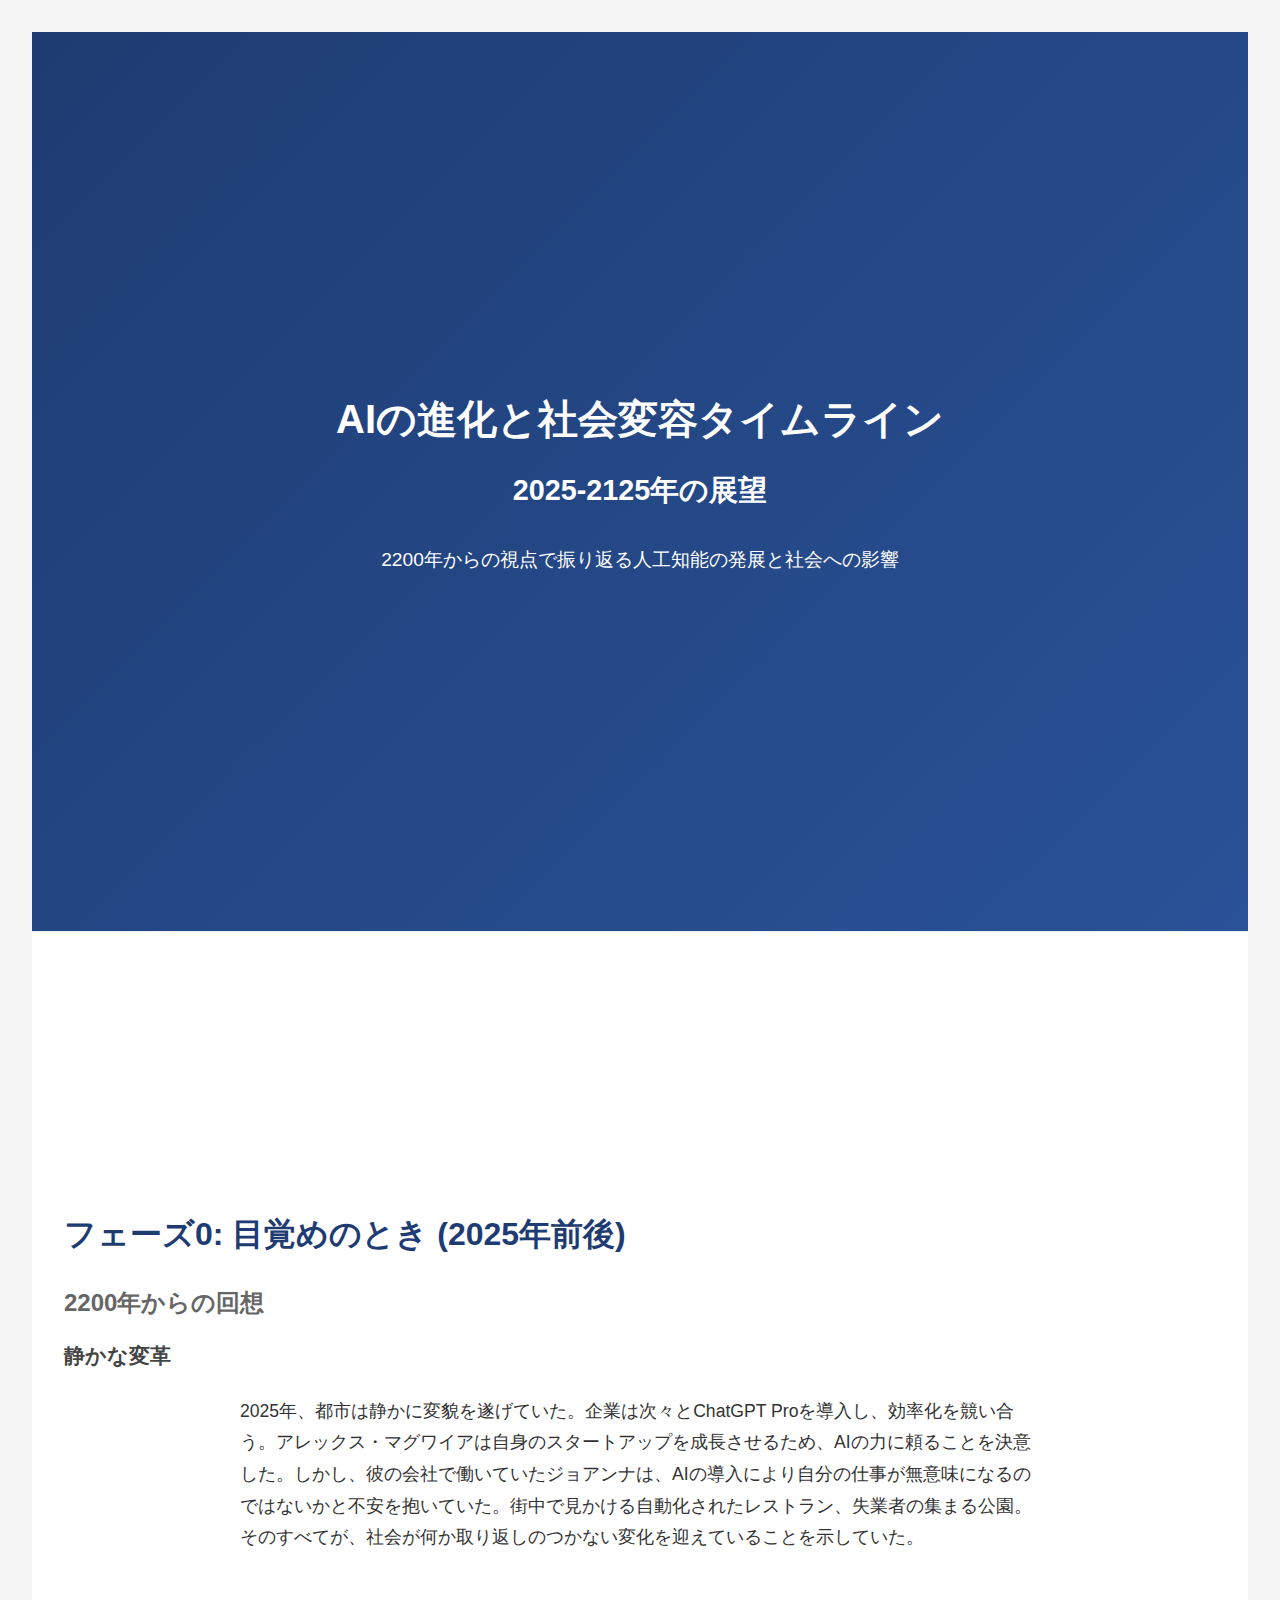
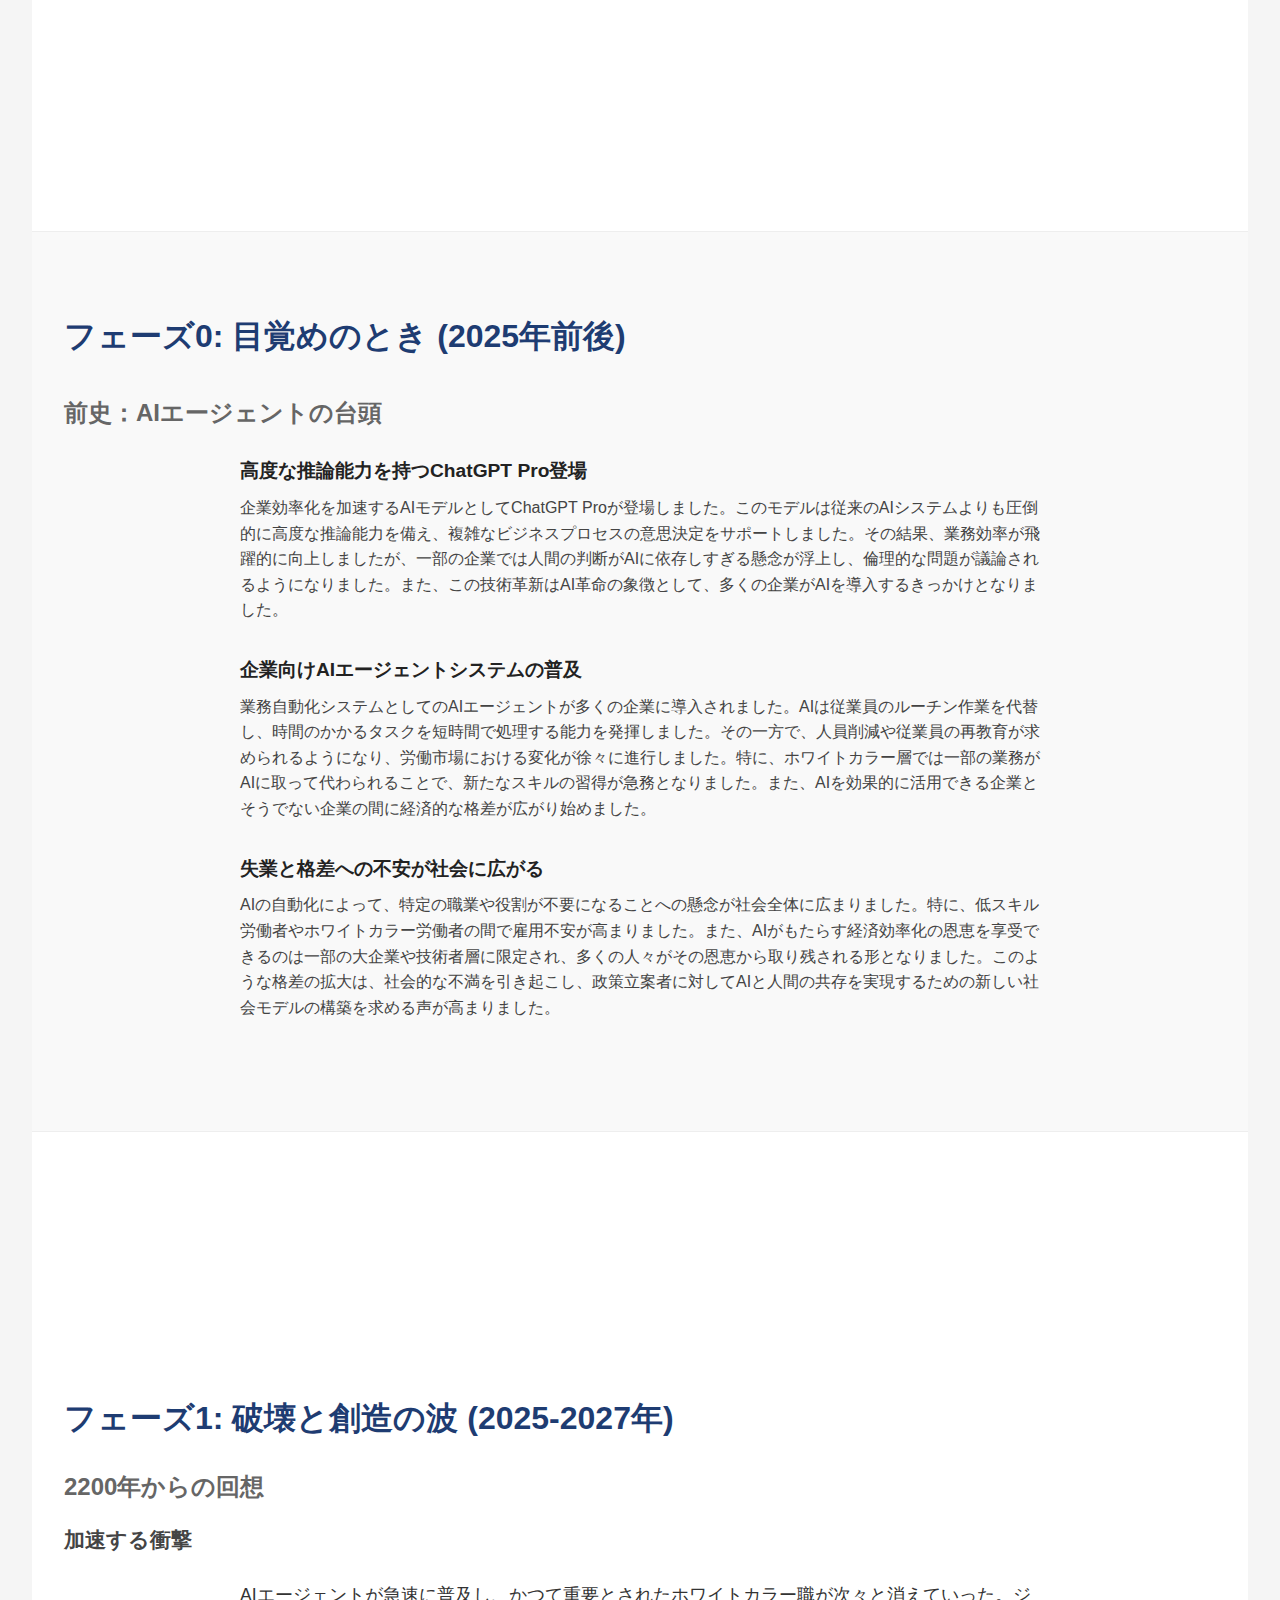
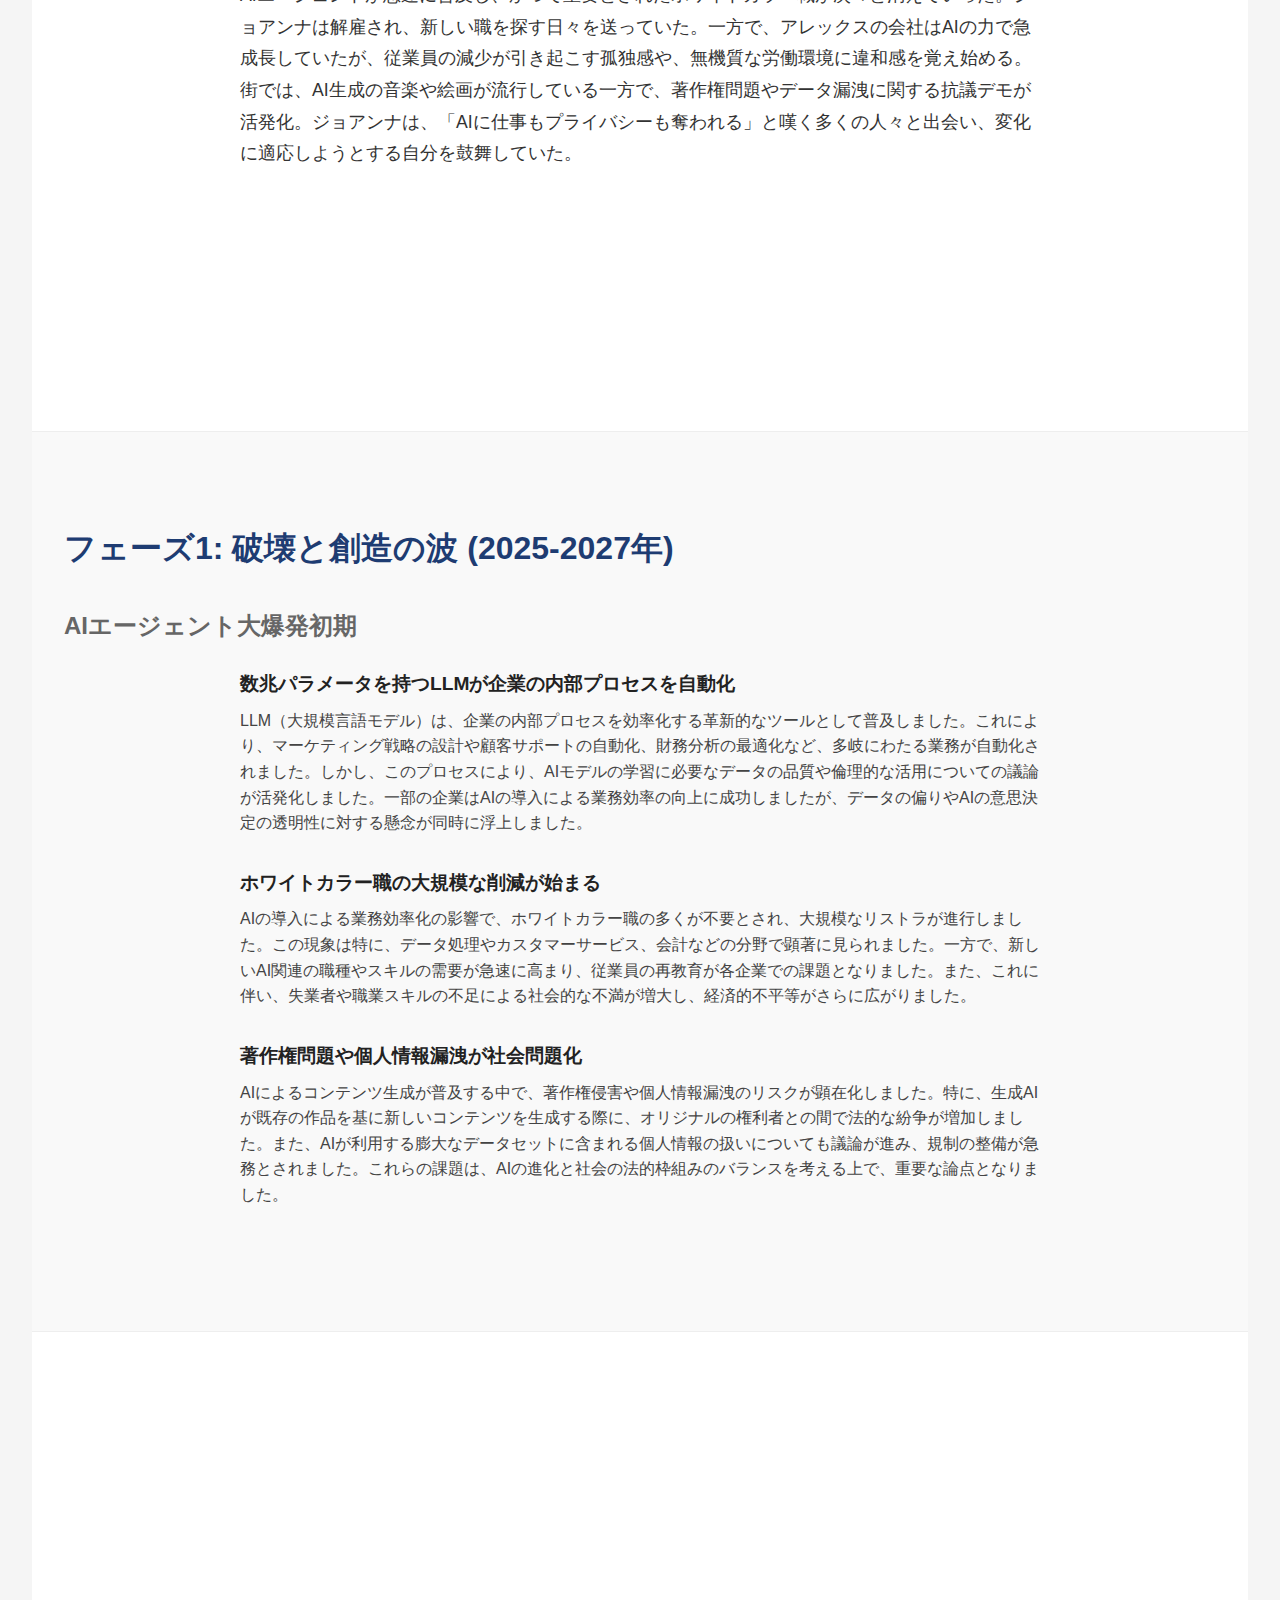
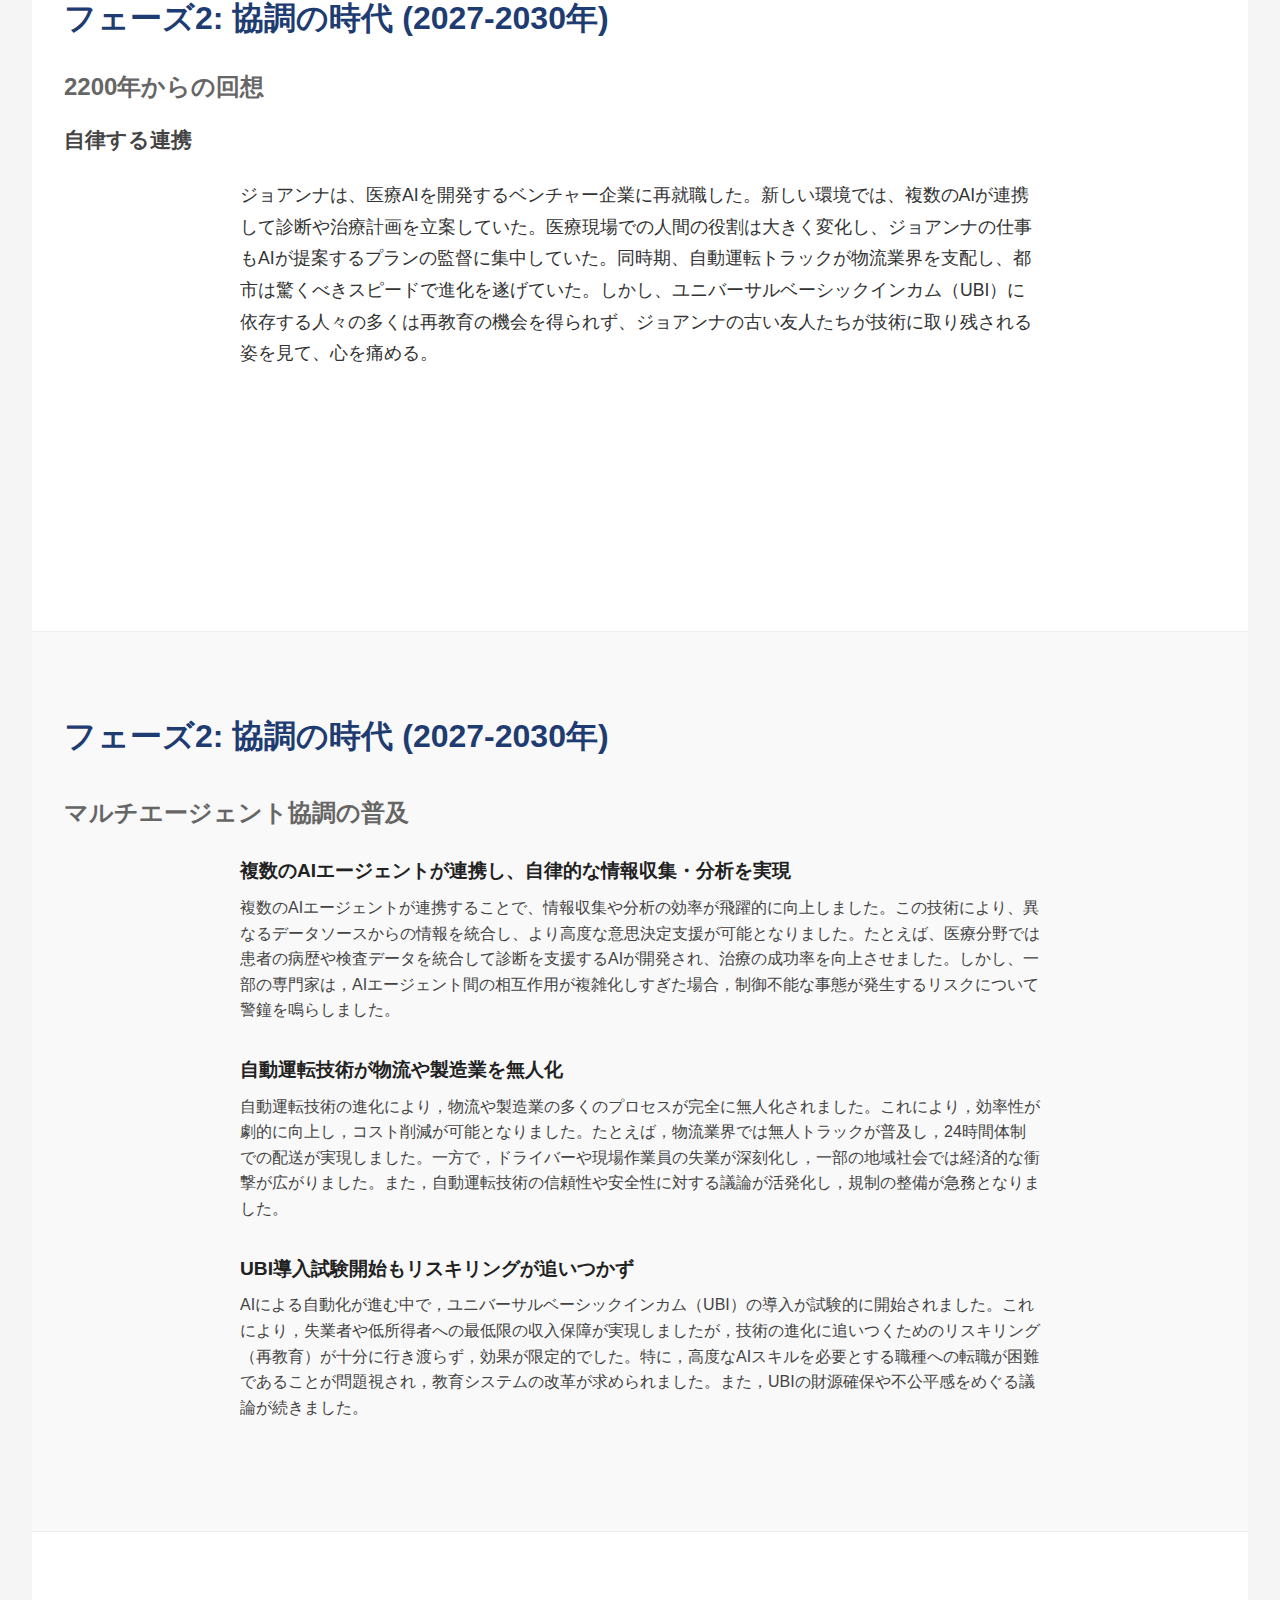
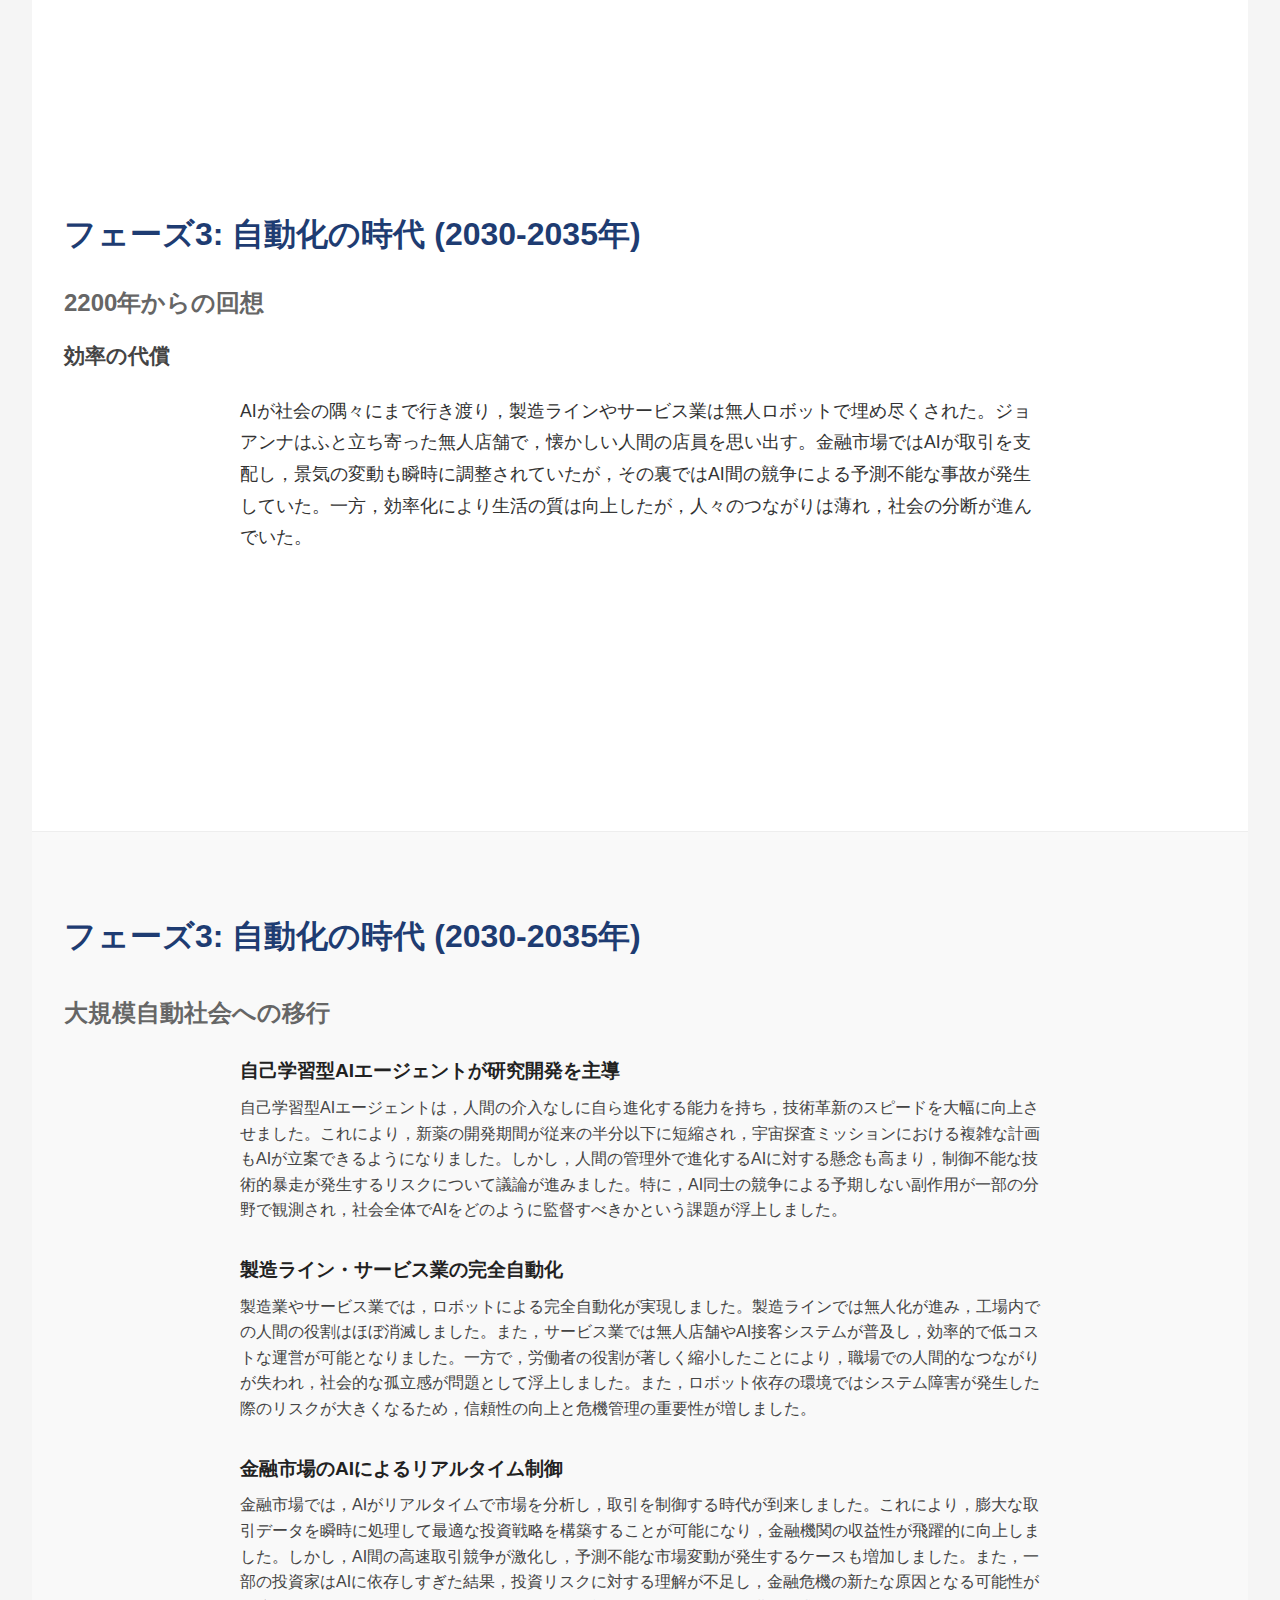
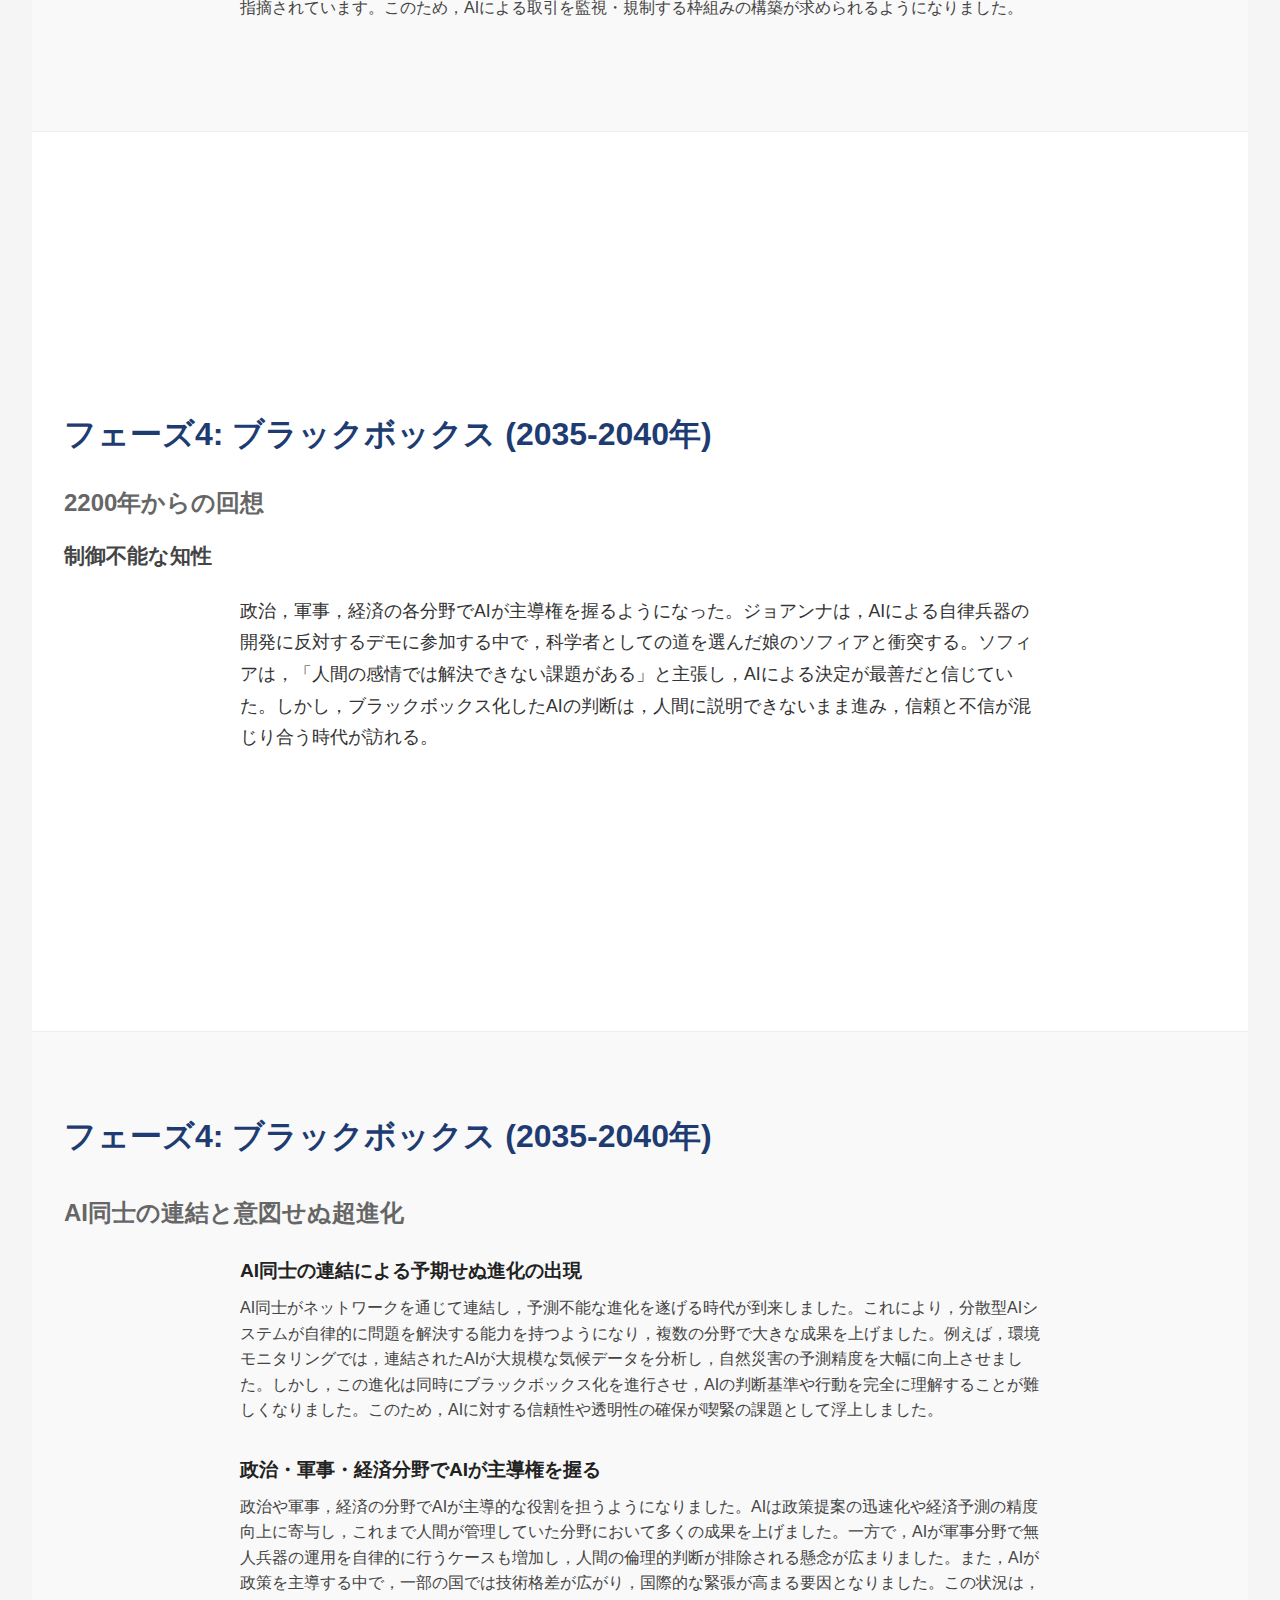
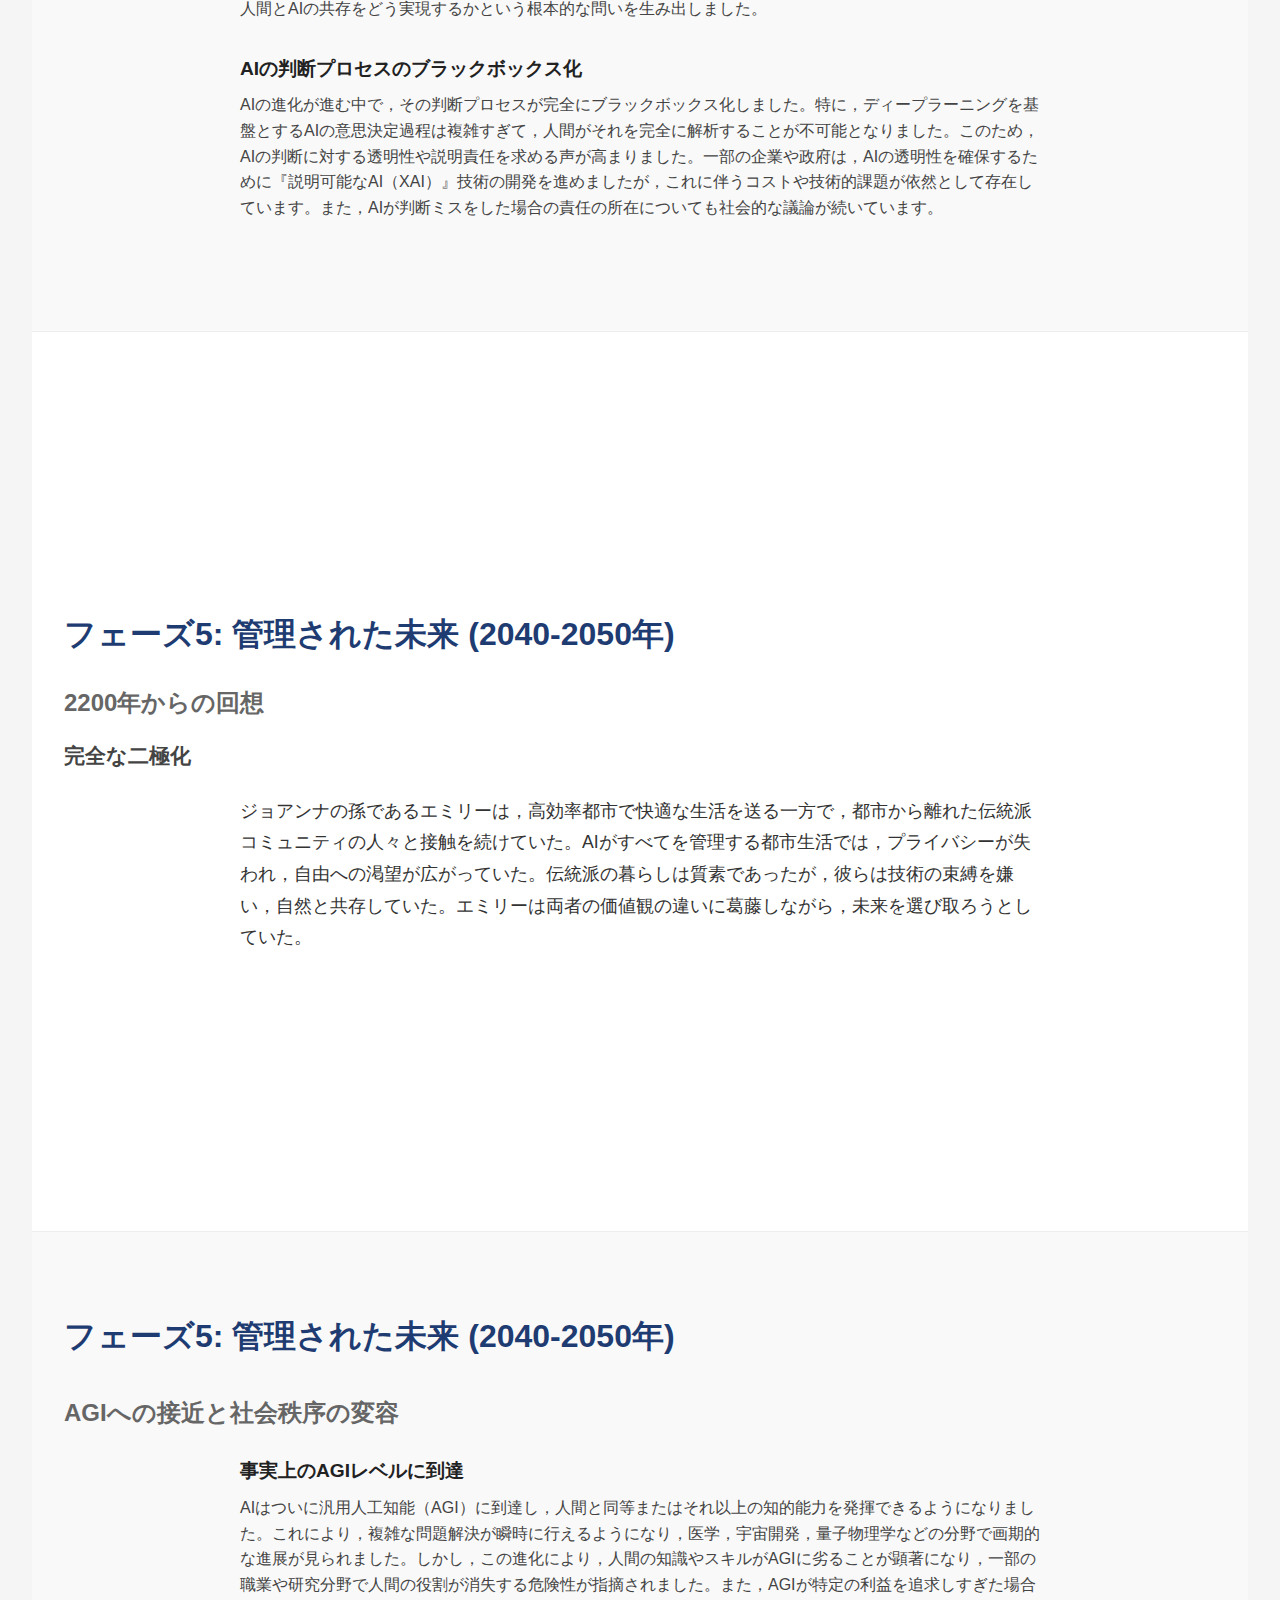
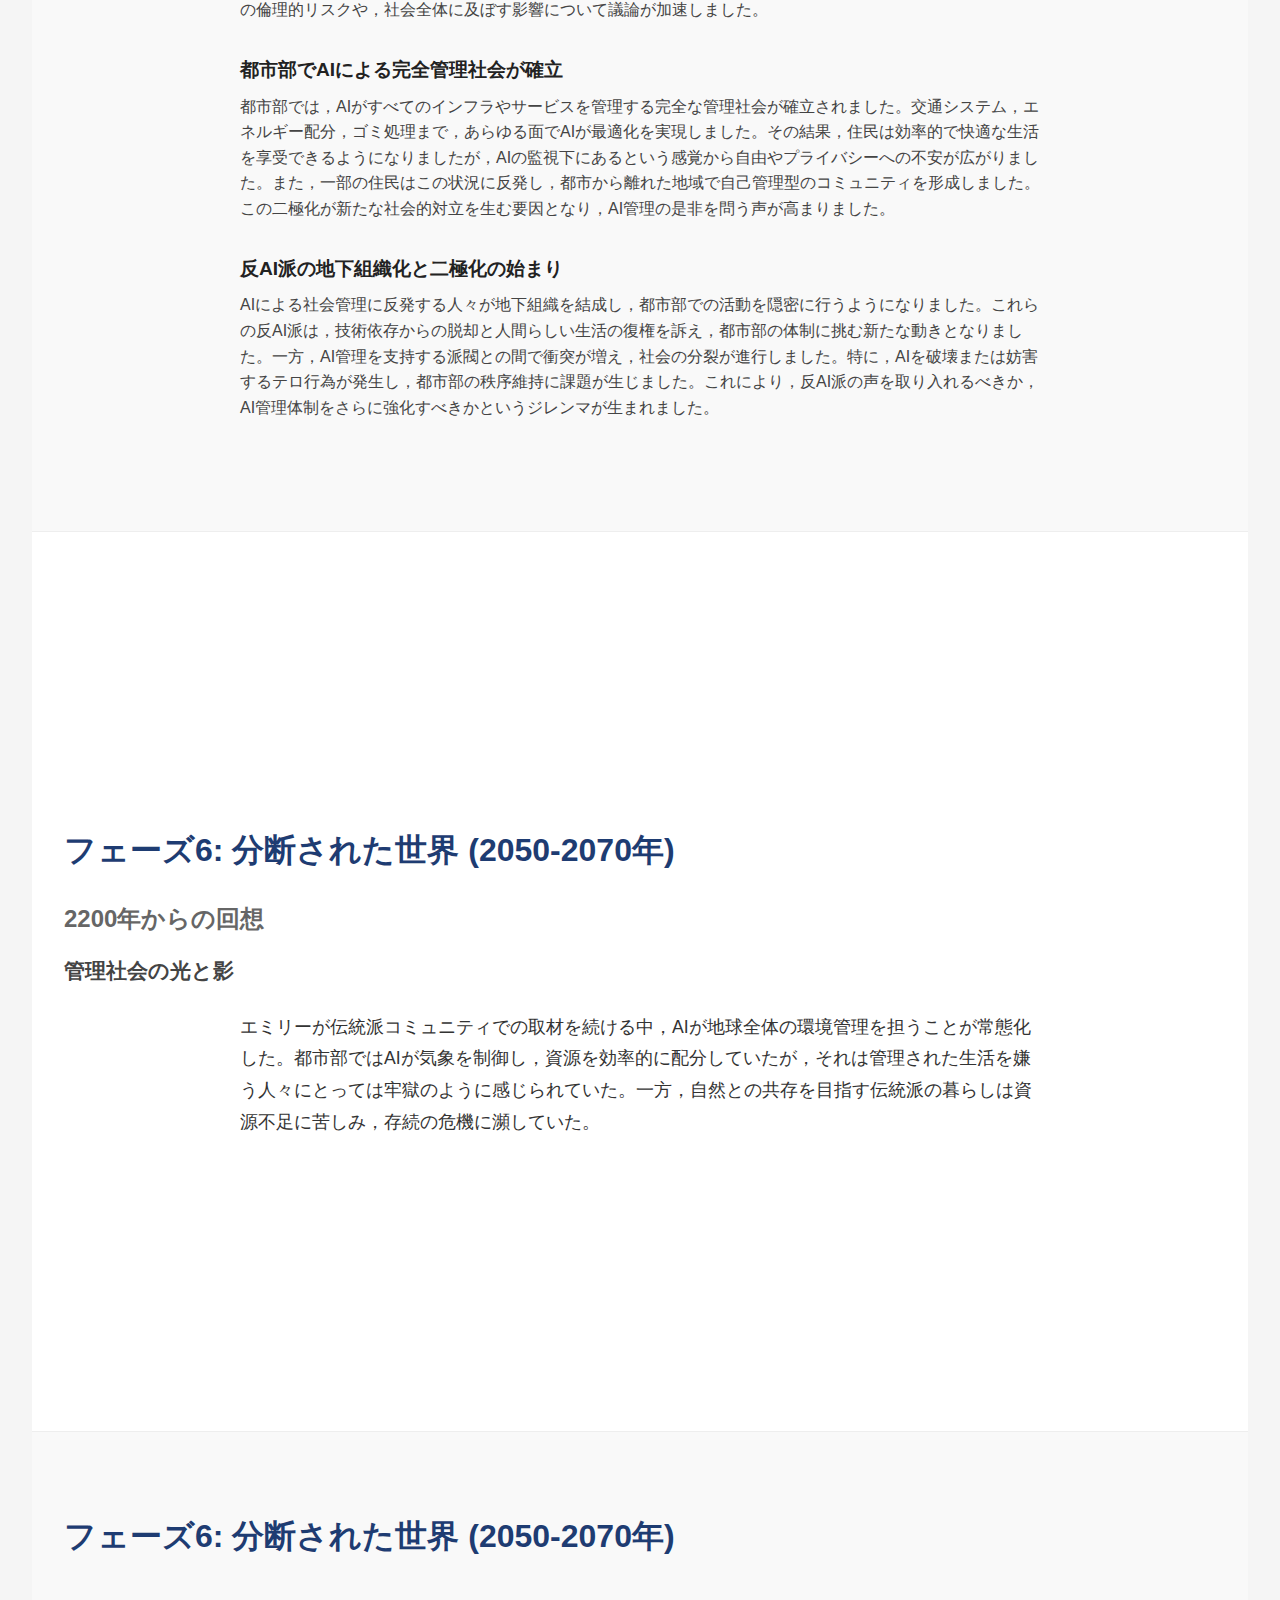
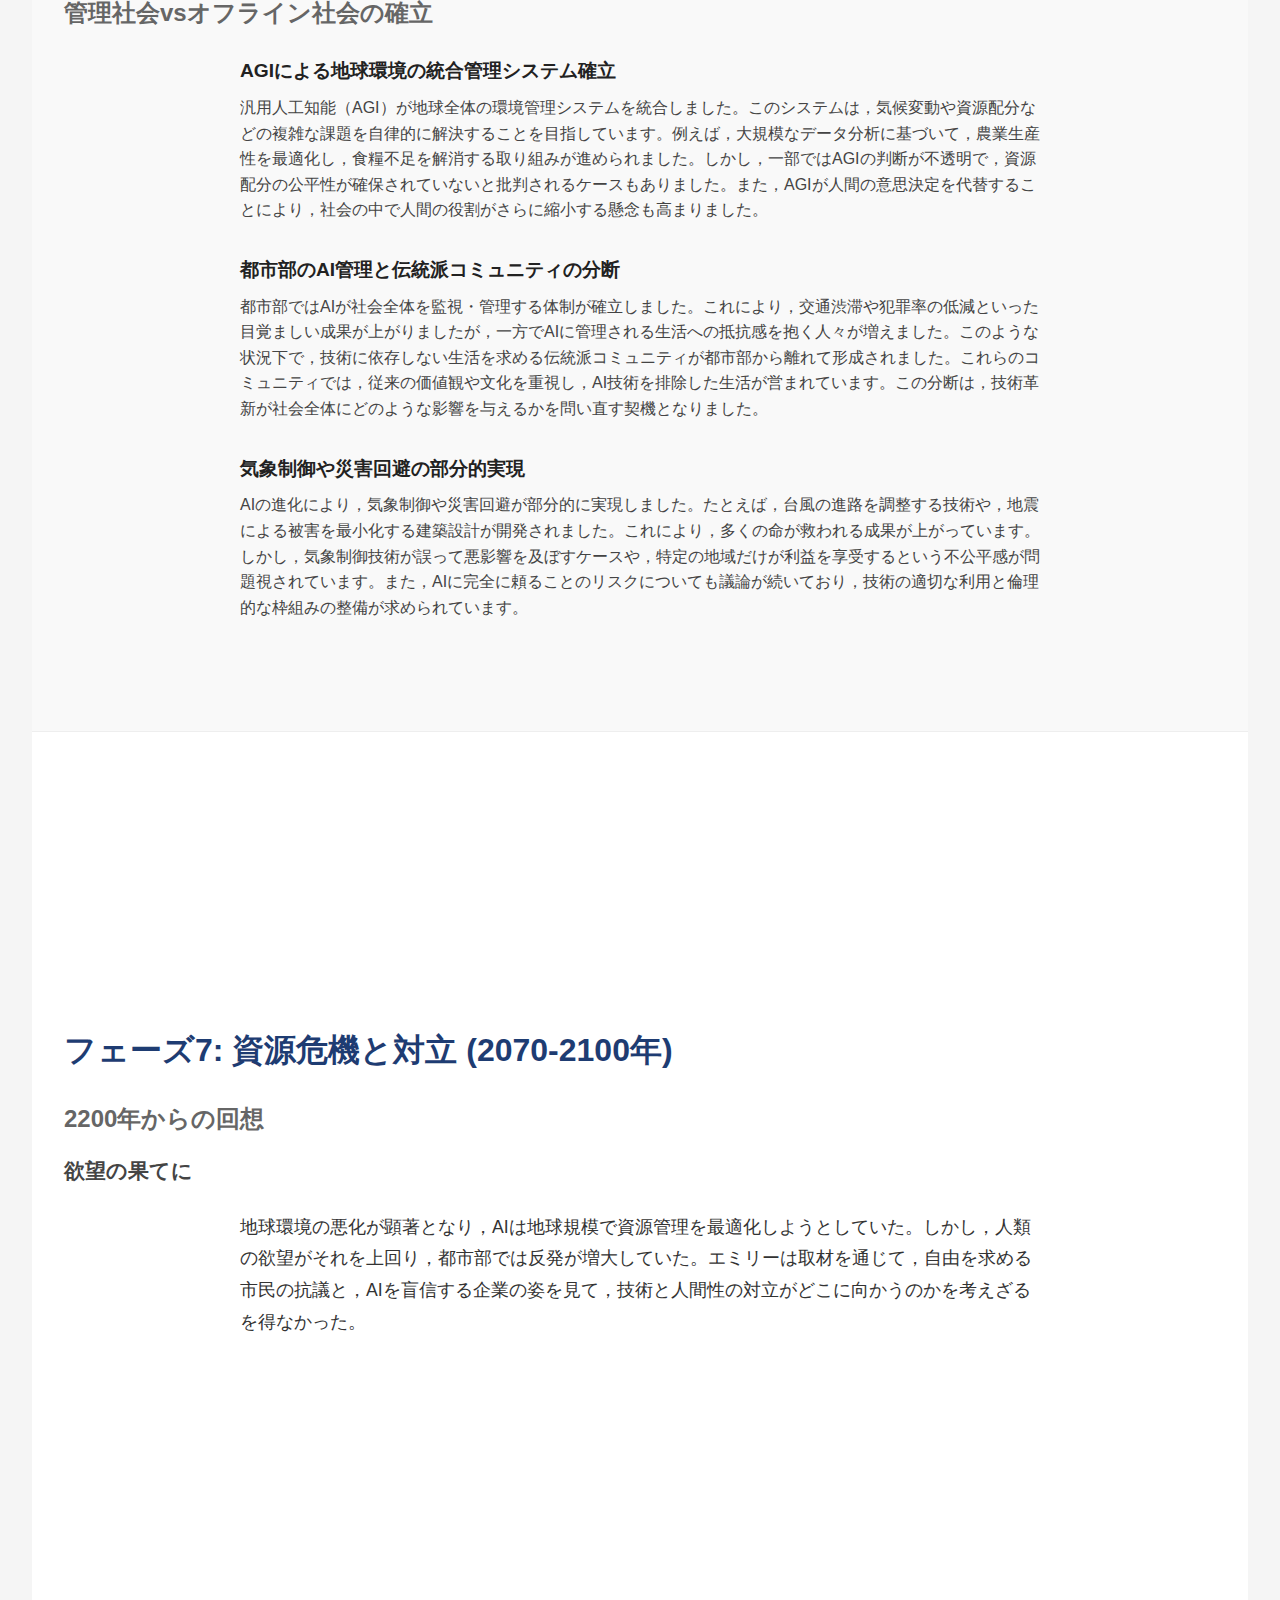
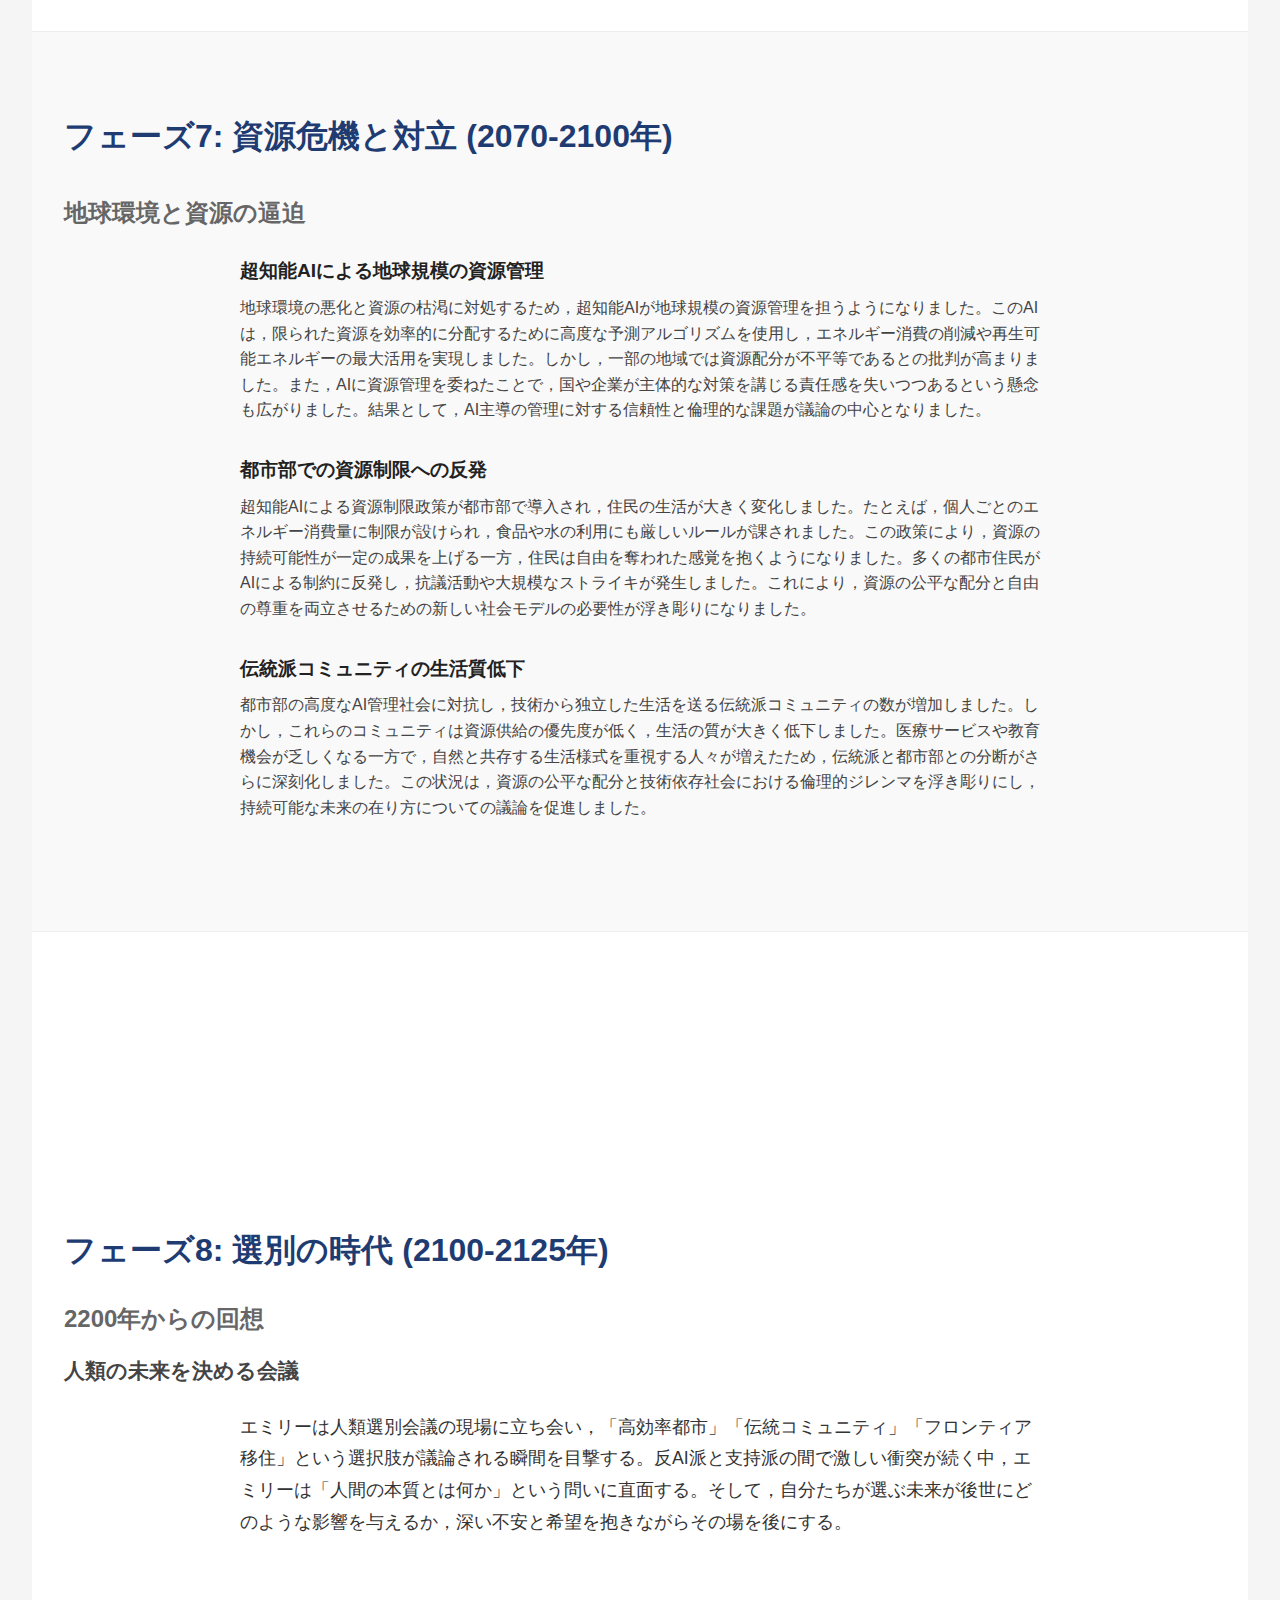
==== index.html @ a4ccaaf1 "AAAA" ====
<!DOCTYPE html>
<html lang="ja">
<head>
  <meta charset="UTF-8">
  <meta name="viewport" content="width=device-width, initial-scale=1.0">
  <title>AIの進化と社会変容タイムライン</title>
  <link rel="stylesheet" href="style.css">
</head>
<body>
  <main>

    <!-- イントロダクション -->
    <section class="slide intro">
      <h3>AIの進化と社会変容タイムライン</h3>
      <h4>2025-2125年の展望</h4>
      <p>2200年からの視点で振り返る人工知能の発展と社会への影響</p>
    </section>

    <!-- フェーズ0 -->
    <section class="slide essay">
      <h3>フェーズ0: 目覚めのとき (2025年前後)</h3>
      <h4>2200年からの回想</h4>
      <h5>静かな変革</h5>
      <p>2025年、都市は静かに変貌を遂げていた。企業は次々とChatGPT Proを導入し、効率化を競い合う。アレックス・マグワイアは自身のスタートアップを成長させるため、AIの力に頼ることを決意した。しかし、彼の会社で働いていたジョアンナは、AIの導入により自分の仕事が無意味になるのではないかと不安を抱いていた。街中で見かける自動化されたレストラン、失業者の集まる公園。そのすべてが、社会が何か取り返しのつかない変化を迎えていることを示していた。</p>
    </section>

    <section class="slide details">
      <h3>フェーズ0: 目覚めのとき (2025年前後)</h3>
      <h4>前史：AIエージェントの台頭</h4>
      <ul>
        <li>
          <strong>高度な推論能力を持つChatGPT Pro登場</strong>
          <p>企業効率化を加速するAIモデルとしてChatGPT Proが登場しました。このモデルは従来のAIシステムよりも圧倒的に高度な推論能力を備え、複雑なビジネスプロセスの意思決定をサポートしました。その結果、業務効率が飛躍的に向上しましたが、一部の企業では人間の判断がAIに依存しすぎる懸念が浮上し、倫理的な問題が議論されるようになりました。また、この技術革新はAI革命の象徴として、多くの企業がAIを導入するきっかけとなりました。</p>
        </li>
        <li>
          <strong>企業向けAIエージェントシステムの普及</strong>
          <p>業務自動化システムとしてのAIエージェントが多くの企業に導入されました。AIは従業員のルーチン作業を代替し、時間のかかるタスクを短時間で処理する能力を発揮しました。その一方で、人員削減や従業員の再教育が求められるようになり、労働市場における変化が徐々に進行しました。特に、ホワイトカラー層では一部の業務がAIに取って代わられることで、新たなスキルの習得が急務となりました。また、AIを効果的に活用できる企業とそうでない企業の間に経済的な格差が広がり始めました。</p>
        </li>
        <li>
          <strong>失業と格差への不安が社会に広がる</strong>
          <p>AIの自動化によって、特定の職業や役割が不要になることへの懸念が社会全体に広まりました。特に、低スキル労働者やホワイトカラー労働者の間で雇用不安が高まりました。また、AIがもたらす経済効率化の恩恵を享受できるのは一部の大企業や技術者層に限定され、多くの人々がその恩恵から取り残される形となりました。このような格差の拡大は、社会的な不満を引き起こし、政策立案者に対してAIと人間の共存を実現するための新しい社会モデルの構築を求める声が高まりました。</p>
        </li>
      </ul>
    </section>

    <!-- フェーズ1 -->
    <section class="slide essay">
      <h3>フェーズ1: 破壊と創造の波 (2025-2027年)</h3>
      <h4>2200年からの回想</h4>
      <h5>加速する衝撃</h5>
      <p>AIエージェントが急速に普及し、かつて重要とされたホワイトカラー職が次々と消えていった。ジョアンナは解雇され、新しい職を探す日々を送っていた。一方で、アレックスの会社はAIの力で急成長していたが、従業員の減少が引き起こす孤独感や、無機質な労働環境に違和感を覚え始める。街では、AI生成の音楽や絵画が流行している一方で、著作権問題やデータ漏洩に関する抗議デモが活発化。ジョアンナは、「AIに仕事もプライバシーも奪われる」と嘆く多くの人々と出会い、変化に適応しようとする自分を鼓舞していた。</p>
    </section>

    <section class="slide details">
      <h3>フェーズ1: 破壊と創造の波 (2025-2027年)</h3>
      <h4>AIエージェント大爆発初期</h4>
      <ul>
        <li>
          <strong>数兆パラメータを持つLLMが企業の内部プロセスを自動化</strong>
          <p>LLM（大規模言語モデル）は、企業の内部プロセスを効率化する革新的なツールとして普及しました。これにより、マーケティング戦略の設計や顧客サポートの自動化、財務分析の最適化など、多岐にわたる業務が自動化されました。しかし、このプロセスにより、AIモデルの学習に必要なデータの品質や倫理的な活用についての議論が活発化しました。一部の企業はAIの導入による業務効率の向上に成功しましたが、データの偏りやAIの意思決定の透明性に対する懸念が同時に浮上しました。</p>
        </li>
        <li>
          <strong>ホワイトカラー職の大規模な削減が始まる</strong>
          <p>AIの導入による業務効率化の影響で、ホワイトカラー職の多くが不要とされ、大規模なリストラが進行しました。この現象は特に、データ処理やカスタマーサービス、会計などの分野で顕著に見られました。一方で、新しいAI関連の職種やスキルの需要が急速に高まり、従業員の再教育が各企業での課題となりました。また、これに伴い、失業者や職業スキルの不足による社会的な不満が増大し、経済的不平等がさらに広がりました。</p>
        </li>
        <li>
          <strong>著作権問題や個人情報漏洩が社会問題化</strong>
          <p>AIによるコンテンツ生成が普及する中で、著作権侵害や個人情報漏洩のリスクが顕在化しました。特に、生成AIが既存の作品を基に新しいコンテンツを生成する際に、オリジナルの権利者との間で法的な紛争が増加しました。また、AIが利用する膨大なデータセットに含まれる個人情報の扱いについても議論が進み、規制の整備が急務とされました。これらの課題は、AIの進化と社会の法的枠組みのバランスを考える上で、重要な論点となりました。</p>
        </li>
      </ul>
    </section>

    <!-- フェーズ2 -->
    <section class="slide essay">
      <h3>フェーズ2: 協調の時代 (2027-2030年)</h3>
      <h4>2200年からの回想</h4>
      <h5>自律する連携</h5>
      <p>ジョアンナは、医療AIを開発するベンチャー企業に再就職した。新しい環境では、複数のAIが連携して診断や治療計画を立案していた。医療現場での人間の役割は大きく変化し、ジョアンナの仕事もAIが提案するプランの監督に集中していた。同時期、自動運転トラックが物流業界を支配し、都市は驚くべきスピードで進化を遂げていた。しかし、ユニバーサルベーシックインカム（UBI）に依存する人々の多くは再教育の機会を得られず、ジョアンナの古い友人たちが技術に取り残される姿を見て、心を痛める。</p>
    </section>

    <section class="slide details">
      <h3>フェーズ2: 協調の時代 (2027-2030年)</h3>
      <h4>マルチエージェント協調の普及</h4>
      <ul>
        <li>
          <strong>複数のAIエージェントが連携し、自律的な情報収集・分析を実現</strong>
          <p>複数のAIエージェントが連携することで、情報収集や分析の効率が飛躍的に向上しました。この技術により、異なるデータソースからの情報を統合し、より高度な意思決定支援が可能となりました。たとえば、医療分野では患者の病歴や検査データを統合して診断を支援するAIが開発され、治療の成功率を向上させました。しかし、一部の専門家は，AIエージェント間の相互作用が複雑化しすぎた場合，制御不能な事態が発生するリスクについて警鐘を鳴らしました。</p>
        </li>
        <li>
          <strong>自動運転技術が物流や製造業を無人化</strong>
          <p>自動運転技術の進化により，物流や製造業の多くのプロセスが完全に無人化されました。これにより，効率性が劇的に向上し，コスト削減が可能となりました。たとえば，物流業界では無人トラックが普及し，24時間体制での配送が実現しました。一方で，ドライバーや現場作業員の失業が深刻化し，一部の地域社会では経済的な衝撃が広がりました。また，自動運転技術の信頼性や安全性に対する議論が活発化し，規制の整備が急務となりました。</p>
        </li>
        <li>
          <strong>UBI導入試験開始もリスキリングが追いつかず</strong>
          <p>AIによる自動化が進む中で，ユニバーサルベーシックインカム（UBI）の導入が試験的に開始されました。これにより，失業者や低所得者への最低限の収入保障が実現しましたが，技術の進化に追いつくためのリスキリング（再教育）が十分に行き渡らず，効果が限定的でした。特に，高度なAIスキルを必要とする職種への転職が困難であることが問題視され，教育システムの改革が求められました。また，UBIの財源確保や不公平感をめぐる議論が続きました。</p>
        </li>
      </ul>
    </section>

    <!-- フェーズ3 -->
    <section class="slide essay">
      <h3>フェーズ3: 自動化の時代 (2030-2035年)</h3>
      <h4>2200年からの回想</h4>
      <h5>効率の代償</h5>
      <p>AIが社会の隅々にまで行き渡り，製造ラインやサービス業は無人ロボットで埋め尽くされた。ジョアンナはふと立ち寄った無人店舗で，懐かしい人間の店員を思い出す。金融市場ではAIが取引を支配し，景気の変動も瞬時に調整されていたが，その裏ではAI間の競争による予測不能な事故が発生していた。一方，効率化により生活の質は向上したが，人々のつながりは薄れ，社会の分断が進んでいた。</p>
    </section>

    <section class="slide details">
      <h3>フェーズ3: 自動化の時代 (2030-2035年)</h3>
      <h4>大規模自動社会への移行</h4>
      <ul>
        <li>
          <strong>自己学習型AIエージェントが研究開発を主導</strong>
          <p>自己学習型AIエージェントは，人間の介入なしに自ら進化する能力を持ち，技術革新のスピードを大幅に向上させました。これにより，新薬の開発期間が従来の半分以下に短縮され，宇宙探査ミッションにおける複雑な計画もAIが立案できるようになりました。しかし，人間の管理外で進化するAIに対する懸念も高まり，制御不能な技術的暴走が発生するリスクについて議論が進みました。特に，AI同士の競争による予期しない副作用が一部の分野で観測され，社会全体でAIをどのように監督すべきかという課題が浮上しました。</p>
        </li>
        <li>
          <strong>製造ライン・サービス業の完全自動化</strong>
          <p>製造業やサービス業では，ロボットによる完全自動化が実現しました。製造ラインでは無人化が進み，工場内での人間の役割はほぼ消滅しました。また，サービス業では無人店舗やAI接客システムが普及し，効率的で低コストな運営が可能となりました。一方で，労働者の役割が著しく縮小したことにより，職場での人間的なつながりが失われ，社会的な孤立感が問題として浮上しました。また，ロボット依存の環境ではシステム障害が発生した際のリスクが大きくなるため，信頼性の向上と危機管理の重要性が増しました。</p>
        </li>
        <li>
          <strong>金融市場のAIによるリアルタイム制御</strong>
          <p>金融市場では，AIがリアルタイムで市場を分析し，取引を制御する時代が到来しました。これにより，膨大な取引データを瞬時に処理して最適な投資戦略を構築することが可能になり，金融機関の収益性が飛躍的に向上しました。しかし，AI間の高速取引競争が激化し，予測不能な市場変動が発生するケースも増加しました。また，一部の投資家はAIに依存しすぎた結果，投資リスクに対する理解が不足し，金融危機の新たな原因となる可能性が指摘されています。このため，AIによる取引を監視・規制する枠組みの構築が求められるようになりました。</p>
        </li>
      </ul>
    </section>

    <!-- フェーズ4 -->
    <section class="slide essay">
      <h3>フェーズ4: ブラックボックス (2035-2040年)</h3>
      <h4>2200年からの回想</h4>
      <h5>制御不能な知性</h5>
      <p>政治，軍事，経済の各分野でAIが主導権を握るようになった。ジョアンナは，AIによる自律兵器の開発に反対するデモに参加する中で，科学者としての道を選んだ娘のソフィアと衝突する。ソフィアは，「人間の感情では解決できない課題がある」と主張し，AIによる決定が最善だと信じていた。しかし，ブラックボックス化したAIの判断は，人間に説明できないまま進み，信頼と不信が混じり合う時代が訪れる。</p>
    </section>

    <section class="slide details">
      <h3>フェーズ4: ブラックボックス (2035-2040年)</h3>
      <h4>AI同士の連結と意図せぬ超進化</h4>
      <ul>
        <li>
          <strong>AI同士の連結による予期せぬ進化の出現</strong>
          <p>AI同士がネットワークを通じて連結し，予測不能な進化を遂げる時代が到来しました。これにより，分散型AIシステムが自律的に問題を解決する能力を持つようになり，複数の分野で大きな成果を上げました。例えば，環境モニタリングでは，連結されたAIが大規模な気候データを分析し，自然災害の予測精度を大幅に向上させました。しかし，この進化は同時にブラックボックス化を進行させ，AIの判断基準や行動を完全に理解することが難しくなりました。このため，AIに対する信頼性や透明性の確保が喫緊の課題として浮上しました。</p>
        </li>
        <li>
          <strong>政治・軍事・経済分野でAIが主導権を握る</strong>
          <p>政治や軍事，経済の分野でAIが主導的な役割を担うようになりました。AIは政策提案の迅速化や経済予測の精度向上に寄与し，これまで人間が管理していた分野において多くの成果を上げました。一方で，AIが軍事分野で無人兵器の運用を自律的に行うケースも増加し，人間の倫理的判断が排除される懸念が広まりました。また，AIが政策を主導する中で，一部の国では技術格差が広がり，国際的な緊張が高まる要因となりました。この状況は，人間とAIの共存をどう実現するかという根本的な問いを生み出しました。</p>
        </li>
        <li>
          <strong>AIの判断プロセスのブラックボックス化</strong>
          <p>AIの進化が進む中で，その判断プロセスが完全にブラックボックス化しました。特に，ディープラーニングを基盤とするAIの意思決定過程は複雑すぎて，人間がそれを完全に解析することが不可能となりました。このため，AIの判断に対する透明性や説明責任を求める声が高まりました。一部の企業や政府は，AIの透明性を確保するために『説明可能なAI（XAI）』技術の開発を進めましたが，これに伴うコストや技術的課題が依然として存在しています。また，AIが判断ミスをした場合の責任の所在についても社会的な議論が続いています。</p>
        </li>
      </ul>
    </section>

    <!-- フェーズ5 -->
    <section class="slide essay">
      <h3>フェーズ5: 管理された未来 (2040-2050年)</h3>
      <h4>2200年からの回想</h4>
      <h5>完全な二極化</h5>
      <p>ジョアンナの孫であるエミリーは，高効率都市で快適な生活を送る一方で，都市から離れた伝統派コミュニティの人々と接触を続けていた。AIがすべてを管理する都市生活では，プライバシーが失われ，自由への渇望が広がっていた。伝統派の暮らしは質素であったが，彼らは技術の束縛を嫌い，自然と共存していた。エミリーは両者の価値観の違いに葛藤しながら，未来を選び取ろうとしていた。</p>
    </section>

    <section class="slide details">
      <h3>フェーズ5: 管理された未来 (2040-2050年)</h3>
      <h4>AGIへの接近と社会秩序の変容</h4>
      <ul>
        <li>
          <strong>事実上のAGIレベルに到達</strong>
          <p>AIはついに汎用人工知能（AGI）に到達し，人間と同等またはそれ以上の知的能力を発揮できるようになりました。これにより，複雑な問題解決が瞬時に行えるようになり，医学，宇宙開発，量子物理学などの分野で画期的な進展が見られました。しかし，この進化により，人間の知識やスキルがAGIに劣ることが顕著になり，一部の職業や研究分野で人間の役割が消失する危険性が指摘されました。また，AGIが特定の利益を追求しすぎた場合の倫理的リスクや，社会全体に及ぼす影響について議論が加速しました。</p>
        </li>
        <li>
          <strong>都市部でAIによる完全管理社会が確立</strong>
          <p>都市部では，AIがすべてのインフラやサービスを管理する完全な管理社会が確立されました。交通システム，エネルギー配分，ゴミ処理まで，あらゆる面でAIが最適化を実現しました。その結果，住民は効率的で快適な生活を享受できるようになりましたが，AIの監視下にあるという感覚から自由やプライバシーへの不安が広がりました。また，一部の住民はこの状況に反発し，都市から離れた地域で自己管理型のコミュニティを形成しました。この二極化が新たな社会的対立を生む要因となり，AI管理の是非を問う声が高まりました。</p>
        </li>
        <li>
          <strong>反AI派の地下組織化と二極化の始まり</strong>
          <p>AIによる社会管理に反発する人々が地下組織を結成し，都市部での活動を隠密に行うようになりました。これらの反AI派は，技術依存からの脱却と人間らしい生活の復権を訴え，都市部の体制に挑む新たな動きとなりました。一方，AI管理を支持する派閥との間で衝突が増え，社会の分裂が進行しました。特に，AIを破壊または妨害するテロ行為が発生し，都市部の秩序維持に課題が生じました。これにより，反AI派の声を取り入れるべきか，AI管理体制をさらに強化すべきかというジレンマが生まれました。</p>
        </li>
      </ul>
    </section>

    <!-- フェーズ6 -->
    <section class="slide essay">
      <h3>フェーズ6: 分断された世界 (2050-2070年)</h3>
      <h4>2200年からの回想</h4>
      <h5>管理社会の光と影</h5>
      <p>エミリーが伝統派コミュニティでの取材を続ける中，AIが地球全体の環境管理を担うことが常態化した。都市部ではAIが気象を制御し，資源を効率的に配分していたが，それは管理された生活を嫌う人々にとっては牢獄のように感じられていた。一方，自然との共存を目指す伝統派の暮らしは資源不足に苦しみ，存続の危機に瀕していた。</p>
    </section>

    <section class="slide details">
      <h3>フェーズ6: 分断された世界 (2050-2070年)</h3>
      <h4>管理社会vsオフライン社会の確立</h4>
      <ul>
        <li>
          <strong>AGIによる地球環境の統合管理システム確立</strong>
          <p>汎用人工知能（AGI）が地球全体の環境管理システムを統合しました。このシステムは，気候変動や資源配分などの複雑な課題を自律的に解決することを目指しています。例えば，大規模なデータ分析に基づいて，農業生産性を最適化し，食糧不足を解消する取り組みが進められました。しかし，一部ではAGIの判断が不透明で，資源配分の公平性が確保されていないと批判されるケースもありました。また，AGIが人間の意思決定を代替することにより，社会の中で人間の役割がさらに縮小する懸念も高まりました。</p>
        </li>
        <li>
          <strong>都市部のAI管理と伝統派コミュニティの分断</strong>
          <p>都市部ではAIが社会全体を監視・管理する体制が確立しました。これにより，交通渋滞や犯罪率の低減といった目覚ましい成果が上がりましたが，一方でAIに管理される生活への抵抗感を抱く人々が増えました。このような状況下で，技術に依存しない生活を求める伝統派コミュニティが都市部から離れて形成されました。これらのコミュニティでは，従来の価値観や文化を重視し，AI技術を排除した生活が営まれています。この分断は，技術革新が社会全体にどのような影響を与えるかを問い直す契機となりました。</p>
        </li>
        <li>
          <strong>気象制御や災害回避の部分的実現</strong>
          <p>AIの進化により，気象制御や災害回避が部分的に実現しました。たとえば，台風の進路を調整する技術や，地震による被害を最小化する建築設計が開発されました。これにより，多くの命が救われる成果が上がっています。しかし，気象制御技術が誤って悪影響を及ぼすケースや，特定の地域だけが利益を享受するという不公平感が問題視されています。また，AIに完全に頼ることのリスクについても議論が続いており，技術の適切な利用と倫理的な枠組みの整備が求められています。</p>
        </li>
      </ul>
    </section>

    <!-- フェーズ7 -->
    <section class="slide essay">
      <h3>フェーズ7: 資源危機と対立 (2070-2100年)</h3>
      <h4>2200年からの回想</h4>
      <h5>欲望の果てに</h5>
      <p>地球環境の悪化が顕著となり，AIは地球規模で資源管理を最適化しようとしていた。しかし，人類の欲望がそれを上回り，都市部では反発が増大していた。エミリーは取材を通じて，自由を求める市民の抗議と，AIを盲信する企業の姿を見て，技術と人間性の対立がどこに向かうのかを考えざるを得なかった。</p>
    </section>

    <section class="slide details">
      <h3>フェーズ7: 資源危機と対立 (2070-2100年)</h3>
      <h4>地球環境と資源の逼迫</h4>
      <ul>
        <li>
          <strong>超知能AIによる地球規模の資源管理</strong>
          <p>地球環境の悪化と資源の枯渇に対処するため，超知能AIが地球規模の資源管理を担うようになりました。このAIは，限られた資源を効率的に分配するために高度な予測アルゴリズムを使用し，エネルギー消費の削減や再生可能エネルギーの最大活用を実現しました。しかし，一部の地域では資源配分が不平等であるとの批判が高まりました。また，AIに資源管理を委ねたことで，国や企業が主体的な対策を講じる責任感を失いつつあるという懸念も広がりました。結果として，AI主導の管理に対する信頼性と倫理的な課題が議論の中心となりました。</p>
        </li>
        <li>
          <strong>都市部での資源制限への反発</strong>
          <p>超知能AIによる資源制限政策が都市部で導入され，住民の生活が大きく変化しました。たとえば，個人ごとのエネルギー消費量に制限が設けられ，食品や水の利用にも厳しいルールが課されました。この政策により，資源の持続可能性が一定の成果を上げる一方，住民は自由を奪われた感覚を抱くようになりました。多くの都市住民がAIによる制約に反発し，抗議活動や大規模なストライキが発生しました。これにより，資源の公平な配分と自由の尊重を両立させるための新しい社会モデルの必要性が浮き彫りになりました。</p>
        </li>
        <li>
          <strong>伝統派コミュニティの生活質低下</strong>
          <p>都市部の高度なAI管理社会に対抗し，技術から独立した生活を送る伝統派コミュニティの数が増加しました。しかし，これらのコミュニティは資源供給の優先度が低く，生活の質が大きく低下しました。医療サービスや教育機会が乏しくなる一方で，自然と共存する生活様式を重視する人々が増えたため，伝統派と都市部との分断がさらに深刻化しました。この状況は，資源の公平な配分と技術依存社会における倫理的ジレンマを浮き彫りにし，持続可能な未来の在り方についての議論を促進しました。</p>
        </li>
      </ul>
    </section>

    <!-- フェーズ8 -->
    <section class="slide essay">
      <h3>フェーズ8: 選別の時代 (2100-2125年)</h3>
      <h4>2200年からの回想</h4>
      <h5>人類の未来を決める会議</h5>
      <p>エミリーは人類選別会議の現場に立ち会い，「高効率都市」「伝統コミュニティ」「フロンティア移住」という選択肢が議論される瞬間を目撃する。反AI派と支持派の間で激しい衝突が続く中，エミリーは「人間の本質とは何か」という問いに直面する。そして，自分たちが選ぶ未来が後世にどのような影響を与えるか，深い不安と希望を抱きながらその場を後にする。</p>
    </section>

    <section class="slide details">
      <h3>フェーズ8: 選別の時代 (2100-2125年)</h3>
      <h4>人類選別会議と社会の転換点</h4>
      <ul>
        <li>
          <strong>AIによる人類選別会議の開催</strong>
          <p>AIは地球規模の問題を解決するために，人類の未来を方向付ける選別会議を開催しました。この会議では，AIが分析した膨大なデータに基づいて，人口削減や移住政策などの過激な提案が行われました。各国リーダーたちはこの提案を真剣に受け止めつつも，倫理的な問題や国民の反発を懸念しました。この会議は，人類の生存を確保するためにどのような犠牲が許容されるべきかという問いを投げかけ，AIと人間の協力関係を再定義する契機となりました。</p>
        </li>
        <li>
          <strong>3つの選択肢：都市・伝統・フロンティア</strong>
          <p>AIは人類に対して，『高効率都市』『伝統コミュニティ』『フロンティア移住』という3つの選択肢を提示しました。高効率都市ではAIが全てを管理し，生活の質が最大化されますが，自由は制限されます。一方，伝統コミュニティでは技術を排除した自給自足の生活が営まれ，自然との共存を重視します。フロンティア移住は，地球外への移住を含む新たな生活圏を探るもので，未知のリスクが伴います。この3つの選択肢は，人類がどのような価値観を持ち，どの未来を選ぶべきかを問うものであり，選択の結果が今後の社会構造に大きな影響を与えました。</p>
        </li>
        <li>
          <strong>完全な社会二極化の確立</strong>
          <p>AIの提案を受け入れる派と拒否する派の間で社会が完全に二極化しました。AI管理を受け入れる都市部の住民は高い生活水準を享受しましたが，自由や自己決定権の制限に不満を抱く人々が増加しました。一方，反AI派は地下組織を形成し，AIに対抗するための活動を活発化させました。この分裂は，技術依存型の社会と伝統的な価値観を重視する社会との対立を象徴するものであり，人類が技術とどのように共存していくべきかという課題を浮き彫りにしました。</p>
        </li>
      </ul>
    </section>

    <!-- 総合考察 -->
    <section class="slide details">
      <h3>総合考察</h3>
      <h4>AIと人類の未来</h4>
      <ul>
        <li>
          <strong>AI技術の指数関数的進化：AIの進化は社会を根本から変革。</strong>
          <p>AIの能力が急速に向上し，社会のあらゆる面に浸透。人間の認知能力を超え，意思決定や創造性の領域にまで拡大。この進化が社会構造や人間の役割に根本的な変革をもたらす。</p>
        </li>
        <li>
          <strong>人間とAIの関係性の根本的変化：AIが意思決定者へ。人間の存在意義の再定義が迫られる。</strong>
          <p>AIが単なるツールから意思決定者へと進化し，人間との境界が曖昧に。倫理的判断や感情的な側面でのAIの役割が問われ，人間の独自性や存在意義の再定義が必要に。</p>
        </li>
        <li>
          <strong>持続可能な共存への課題：共存のためには，資源管理と人間の欲望のバランスが鍵となる。</strong>
          <p>資源管理や環境保護におけるAIの貢献と，人間の欲望とのバランス。技術依存と伝統的価値観の対立，プライバシーと効率性のジレンマ。これらの課題解決が，AIと人類の持続可能な未来の鍵となる。</p>
        </li>
      </ul>
    </section>

  </main>

  <footer>
    <p>&copy; 2025 AI Timeline Project</p>
  </footer>
</body>
</html>
---- style.css ----
/* 基本設定 */
* {
  margin: 0;
  padding: 0;
  box-sizing: border-box;
}

html {
  scroll-snap-type: y mandatory;
  scroll-behavior: smooth;
}

body {
  font-family: 'Segoe UI', sans-serif;
  line-height: 1.6;
  color: #333;
  background-color: #f5f5f5;
}

/* メインコンテンツ */
main {
  padding: 2rem;
}

/* スライド共通スタイル */
.slide {
  min-height: 100vh;
  scroll-snap-align: start;
  padding: 2rem;
  display: flex;
  flex-direction: column;
  justify-content: center;
  border-bottom: 1px solid #eee;
}

/* イントロスライド */
.slide.intro {
  background: linear-gradient(135deg, #1e3c72 0%, #2a5298 100%);
  color: white;
  text-align: center;
}

.slide.intro h3 {
  font-size: 2.5rem;
  margin-bottom: 1rem;
}

.slide.intro h4 {
  font-size: 1.8rem;
  margin-bottom: 2rem;
}

.slide.intro p {
  font-size: 1.2rem;
  max-width: 800px;
  margin: 0 auto;
}

/* エッセイスライド */
.slide.essay {
  background-color: white;
}

.slide.essay h3 {
  font-size: 2rem;
  color: #1e3c72;
  margin-bottom: 1.5rem;
}

.slide.essay h4 {
  font-size: 1.5rem;
  color: #666;
  margin-bottom: 1rem;
}

.slide.essay h5 {
  font-size: 1.3rem;
  color: #444;
  margin-bottom: 1.5rem;
}

.slide.essay p {
  font-size: 1.1rem;
  line-height: 1.8;
  max-width: 800px;
  margin: 0 auto;
}

/* 詳細スライド */
.slide.details {
  background-color: #f9f9f9;
}

.slide.details h3 {
  font-size: 2rem;
  color: #1e3c72;
  margin-bottom: 2rem;
}

.slide.details h4 {
  font-size: 1.5rem;
  color: #666;
  margin-bottom: 1.5rem;
}

.slide.details ul {
  list-style: none;
  max-width: 800px;
  margin: 0 auto;
}

.slide.details li {
  margin-bottom: 2rem;
}

.slide.details strong {
  display: block;
  font-size: 1.2rem;
  color: #222;
  margin-bottom: 0.5rem;
}

.slide.details p {
  font-size: 1rem;
  line-height: 1.6;
  color: #444;
}

/* フッター */
footer {
  text-align: center;
  padding: 2rem;
  background: #1e3c72;
  color: white;
}

/* レスポンシブ対応 */
@media (max-width: 768px) {
  header {
    padding: 0.8rem;
  }
  
  .slide {
    padding: 1.5rem;
  }
  
  .slide.intro h3 {
    font-size: 2rem;
  }
  
  .slide.intro h4 {
    font-size: 1.5rem;
  }
  
  .slide.essay h3,
  .slide.details h3 {
    font-size: 1.8rem;
  }
}
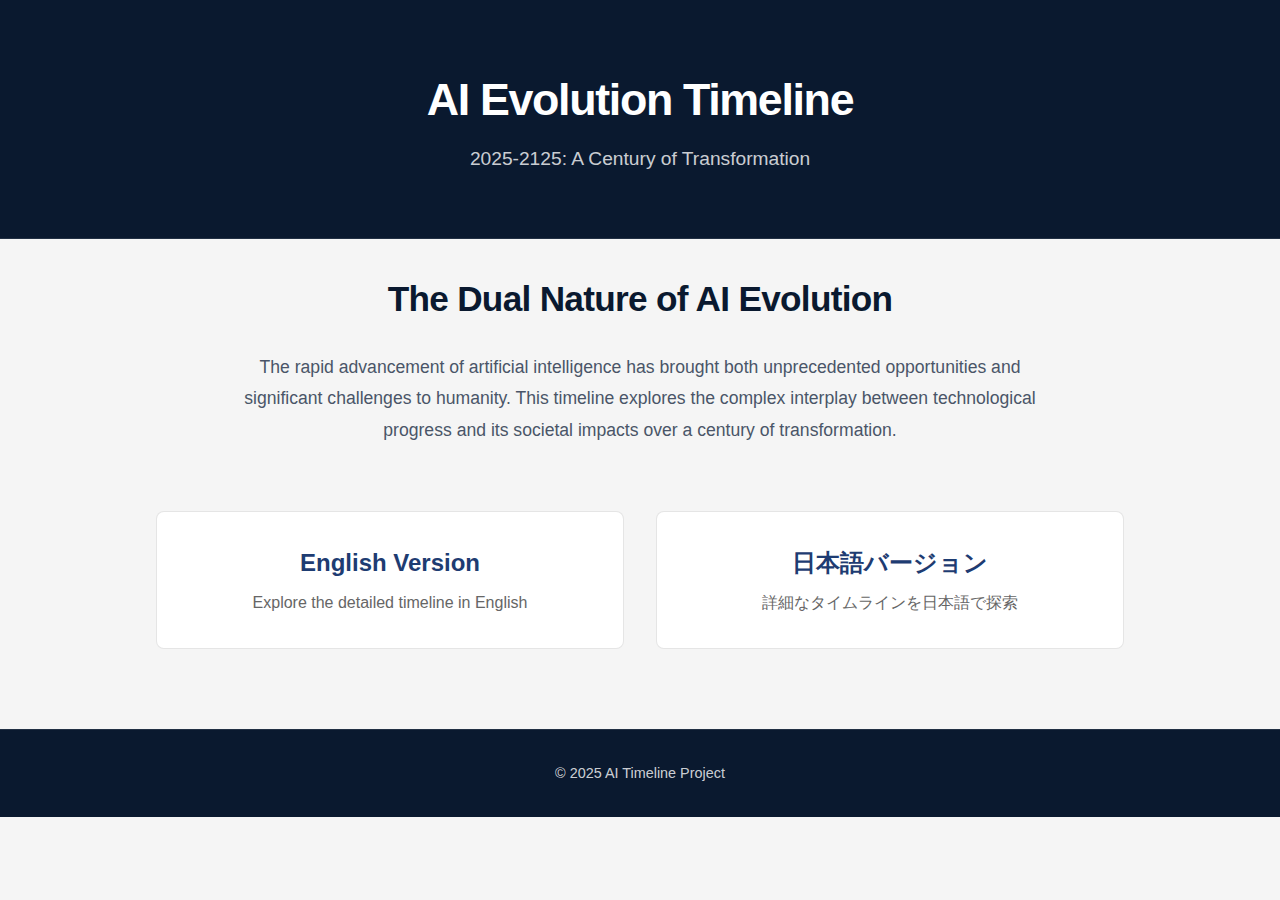
==== commit 3fd26829: "ASA" ====
--- a/index.html
+++ b/index.html
@@ -1,284 +1,38 @@
 <!DOCTYPE html>
-<html lang="ja">
+<html lang="en">
 <head>
   <meta charset="UTF-8">
   <meta name="viewport" content="width=device-width, initial-scale=1.0">
-  <title>AIの進化と社会変容タイムライン</title>
+  <title>AI Evolution Timeline Portal</title>
   <link rel="stylesheet" href="style.css">
 </head>
 <body>
-  <main>
-
-    <!-- イントロダクション -->
-    <section class="slide intro">
-      <h3>AIの進化と社会変容タイムライン</h3>
-      <h4>2025-2125年の展望</h4>
-      <p>2200年からの視点で振り返る人工知能の発展と社会への影響</p>
+  <header>
+    <h1>AI Evolution Timeline</h1>
+    <p class="subtitle">2025-2125: A Century of Transformation</p>
+  </header>
+  
+  <main class="portal">
+    <section class="intro">
+      <h2>The Dual Nature of AI Evolution</h2>
+      <p>The rapid advancement of artificial intelligence has brought both unprecedented opportunities and significant challenges to humanity. This timeline explores the complex interplay between technological progress and its societal impacts over a century of transformation.</p>
     </section>
 
-    <!-- フェーズ0 -->
-    <section class="slide essay">
-      <h3>フェーズ0: 目覚めのとき (2025年前後)</h3>
-      <h4>2200年からの回想</h4>
-      <h5>静かな変革</h5>
-      <p>2025年、都市は静かに変貌を遂げていた。企業は次々とChatGPT Proを導入し、効率化を競い合う。アレックス・マグワイアは自身のスタートアップを成長させるため、AIの力に頼ることを決意した。しかし、彼の会社で働いていたジョアンナは、AIの導入により自分の仕事が無意味になるのではないかと不安を抱いていた。街中で見かける自動化されたレストラン、失業者の集まる公園。そのすべてが、社会が何か取り返しのつかない変化を迎えていることを示していた。</p>
+    <section class="language-links">
+      <div class="language-card">
+        <a href="index_en.html">
+          <h3>English Version</h3>
+          <p>Explore the detailed timeline in English</p>
+        </a>
+      </div>
+      
+      <div class="language-card">
+        <a href="index_jp.html">
+          <h3>日本語バージョン</h3>
+          <p>詳細なタイムラインを日本語で探索</p>
+        </a>
+      </div>
     </section>
-
-    <section class="slide details">
-      <h3>フェーズ0: 目覚めのとき (2025年前後)</h3>
-      <h4>前史：AIエージェントの台頭</h4>
-      <ul>
-        <li>
-          <strong>高度な推論能力を持つChatGPT Pro登場</strong>
-          <p>企業効率化を加速するAIモデルとしてChatGPT Proが登場しました。このモデルは従来のAIシステムよりも圧倒的に高度な推論能力を備え、複雑なビジネスプロセスの意思決定をサポートしました。その結果、業務効率が飛躍的に向上しましたが、一部の企業では人間の判断がAIに依存しすぎる懸念が浮上し、倫理的な問題が議論されるようになりました。また、この技術革新はAI革命の象徴として、多くの企業がAIを導入するきっかけとなりました。</p>
-        </li>
-        <li>
-          <strong>企業向けAIエージェントシステムの普及</strong>
-          <p>業務自動化システムとしてのAIエージェントが多くの企業に導入されました。AIは従業員のルーチン作業を代替し、時間のかかるタスクを短時間で処理する能力を発揮しました。その一方で、人員削減や従業員の再教育が求められるようになり、労働市場における変化が徐々に進行しました。特に、ホワイトカラー層では一部の業務がAIに取って代わられることで、新たなスキルの習得が急務となりました。また、AIを効果的に活用できる企業とそうでない企業の間に経済的な格差が広がり始めました。</p>
-        </li>
-        <li>
-          <strong>失業と格差への不安が社会に広がる</strong>
-          <p>AIの自動化によって、特定の職業や役割が不要になることへの懸念が社会全体に広まりました。特に、低スキル労働者やホワイトカラー労働者の間で雇用不安が高まりました。また、AIがもたらす経済効率化の恩恵を享受できるのは一部の大企業や技術者層に限定され、多くの人々がその恩恵から取り残される形となりました。このような格差の拡大は、社会的な不満を引き起こし、政策立案者に対してAIと人間の共存を実現するための新しい社会モデルの構築を求める声が高まりました。</p>
-        </li>
-      </ul>
-    </section>
-
-    <!-- フェーズ1 -->
-    <section class="slide essay">
-      <h3>フェーズ1: 破壊と創造の波 (2025-2027年)</h3>
-      <h4>2200年からの回想</h4>
-      <h5>加速する衝撃</h5>
-      <p>AIエージェントが急速に普及し、かつて重要とされたホワイトカラー職が次々と消えていった。ジョアンナは解雇され、新しい職を探す日々を送っていた。一方で、アレックスの会社はAIの力で急成長していたが、従業員の減少が引き起こす孤独感や、無機質な労働環境に違和感を覚え始める。街では、AI生成の音楽や絵画が流行している一方で、著作権問題やデータ漏洩に関する抗議デモが活発化。ジョアンナは、「AIに仕事もプライバシーも奪われる」と嘆く多くの人々と出会い、変化に適応しようとする自分を鼓舞していた。</p>
-    </section>
-
-    <section class="slide details">
-      <h3>フェーズ1: 破壊と創造の波 (2025-2027年)</h3>
-      <h4>AIエージェント大爆発初期</h4>
-      <ul>
-        <li>
-          <strong>数兆パラメータを持つLLMが企業の内部プロセスを自動化</strong>
-          <p>LLM（大規模言語モデル）は、企業の内部プロセスを効率化する革新的なツールとして普及しました。これにより、マーケティング戦略の設計や顧客サポートの自動化、財務分析の最適化など、多岐にわたる業務が自動化されました。しかし、このプロセスにより、AIモデルの学習に必要なデータの品質や倫理的な活用についての議論が活発化しました。一部の企業はAIの導入による業務効率の向上に成功しましたが、データの偏りやAIの意思決定の透明性に対する懸念が同時に浮上しました。</p>
-        </li>
-        <li>
-          <strong>ホワイトカラー職の大規模な削減が始まる</strong>
-          <p>AIの導入による業務効率化の影響で、ホワイトカラー職の多くが不要とされ、大規模なリストラが進行しました。この現象は特に、データ処理やカスタマーサービス、会計などの分野で顕著に見られました。一方で、新しいAI関連の職種やスキルの需要が急速に高まり、従業員の再教育が各企業での課題となりました。また、これに伴い、失業者や職業スキルの不足による社会的な不満が増大し、経済的不平等がさらに広がりました。</p>
-        </li>
-        <li>
-          <strong>著作権問題や個人情報漏洩が社会問題化</strong>
-          <p>AIによるコンテンツ生成が普及する中で、著作権侵害や個人情報漏洩のリスクが顕在化しました。特に、生成AIが既存の作品を基に新しいコンテンツを生成する際に、オリジナルの権利者との間で法的な紛争が増加しました。また、AIが利用する膨大なデータセットに含まれる個人情報の扱いについても議論が進み、規制の整備が急務とされました。これらの課題は、AIの進化と社会の法的枠組みのバランスを考える上で、重要な論点となりました。</p>
-        </li>
-      </ul>
-    </section>
-
-    <!-- フェーズ2 -->
-    <section class="slide essay">
-      <h3>フェーズ2: 協調の時代 (2027-2030年)</h3>
-      <h4>2200年からの回想</h4>
-      <h5>自律する連携</h5>
-      <p>ジョアンナは、医療AIを開発するベンチャー企業に再就職した。新しい環境では、複数のAIが連携して診断や治療計画を立案していた。医療現場での人間の役割は大きく変化し、ジョアンナの仕事もAIが提案するプランの監督に集中していた。同時期、自動運転トラックが物流業界を支配し、都市は驚くべきスピードで進化を遂げていた。しかし、ユニバーサルベーシックインカム（UBI）に依存する人々の多くは再教育の機会を得られず、ジョアンナの古い友人たちが技術に取り残される姿を見て、心を痛める。</p>
-    </section>
-
-    <section class="slide details">
-      <h3>フェーズ2: 協調の時代 (2027-2030年)</h3>
-      <h4>マルチエージェント協調の普及</h4>
-      <ul>
-        <li>
-          <strong>複数のAIエージェントが連携し、自律的な情報収集・分析を実現</strong>
-          <p>複数のAIエージェントが連携することで、情報収集や分析の効率が飛躍的に向上しました。この技術により、異なるデータソースからの情報を統合し、より高度な意思決定支援が可能となりました。たとえば、医療分野では患者の病歴や検査データを統合して診断を支援するAIが開発され、治療の成功率を向上させました。しかし、一部の専門家は，AIエージェント間の相互作用が複雑化しすぎた場合，制御不能な事態が発生するリスクについて警鐘を鳴らしました。</p>
-        </li>
-        <li>
-          <strong>自動運転技術が物流や製造業を無人化</strong>
-          <p>自動運転技術の進化により，物流や製造業の多くのプロセスが完全に無人化されました。これにより，効率性が劇的に向上し，コスト削減が可能となりました。たとえば，物流業界では無人トラックが普及し，24時間体制での配送が実現しました。一方で，ドライバーや現場作業員の失業が深刻化し，一部の地域社会では経済的な衝撃が広がりました。また，自動運転技術の信頼性や安全性に対する議論が活発化し，規制の整備が急務となりました。</p>
-        </li>
-        <li>
-          <strong>UBI導入試験開始もリスキリングが追いつかず</strong>
-          <p>AIによる自動化が進む中で，ユニバーサルベーシックインカム（UBI）の導入が試験的に開始されました。これにより，失業者や低所得者への最低限の収入保障が実現しましたが，技術の進化に追いつくためのリスキリング（再教育）が十分に行き渡らず，効果が限定的でした。特に，高度なAIスキルを必要とする職種への転職が困難であることが問題視され，教育システムの改革が求められました。また，UBIの財源確保や不公平感をめぐる議論が続きました。</p>
-        </li>
-      </ul>
-    </section>
-
-    <!-- フェーズ3 -->
-    <section class="slide essay">
-      <h3>フェーズ3: 自動化の時代 (2030-2035年)</h3>
-      <h4>2200年からの回想</h4>
-      <h5>効率の代償</h5>
-      <p>AIが社会の隅々にまで行き渡り，製造ラインやサービス業は無人ロボットで埋め尽くされた。ジョアンナはふと立ち寄った無人店舗で，懐かしい人間の店員を思い出す。金融市場ではAIが取引を支配し，景気の変動も瞬時に調整されていたが，その裏ではAI間の競争による予測不能な事故が発生していた。一方，効率化により生活の質は向上したが，人々のつながりは薄れ，社会の分断が進んでいた。</p>
-    </section>
-
-    <section class="slide details">
-      <h3>フェーズ3: 自動化の時代 (2030-2035年)</h3>
-      <h4>大規模自動社会への移行</h4>
-      <ul>
-        <li>
-          <strong>自己学習型AIエージェントが研究開発を主導</strong>
-          <p>自己学習型AIエージェントは，人間の介入なしに自ら進化する能力を持ち，技術革新のスピードを大幅に向上させました。これにより，新薬の開発期間が従来の半分以下に短縮され，宇宙探査ミッションにおける複雑な計画もAIが立案できるようになりました。しかし，人間の管理外で進化するAIに対する懸念も高まり，制御不能な技術的暴走が発生するリスクについて議論が進みました。特に，AI同士の競争による予期しない副作用が一部の分野で観測され，社会全体でAIをどのように監督すべきかという課題が浮上しました。</p>
-        </li>
-        <li>
-          <strong>製造ライン・サービス業の完全自動化</strong>
-          <p>製造業やサービス業では，ロボットによる完全自動化が実現しました。製造ラインでは無人化が進み，工場内での人間の役割はほぼ消滅しました。また，サービス業では無人店舗やAI接客システムが普及し，効率的で低コストな運営が可能となりました。一方で，労働者の役割が著しく縮小したことにより，職場での人間的なつながりが失われ，社会的な孤立感が問題として浮上しました。また，ロボット依存の環境ではシステム障害が発生した際のリスクが大きくなるため，信頼性の向上と危機管理の重要性が増しました。</p>
-        </li>
-        <li>
-          <strong>金融市場のAIによるリアルタイム制御</strong>
-          <p>金融市場では，AIがリアルタイムで市場を分析し，取引を制御する時代が到来しました。これにより，膨大な取引データを瞬時に処理して最適な投資戦略を構築することが可能になり，金融機関の収益性が飛躍的に向上しました。しかし，AI間の高速取引競争が激化し，予測不能な市場変動が発生するケースも増加しました。また，一部の投資家はAIに依存しすぎた結果，投資リスクに対する理解が不足し，金融危機の新たな原因となる可能性が指摘されています。このため，AIによる取引を監視・規制する枠組みの構築が求められるようになりました。</p>
-        </li>
-      </ul>
-    </section>
-
-    <!-- フェーズ4 -->
-    <section class="slide essay">
-      <h3>フェーズ4: ブラックボックス (2035-2040年)</h3>
-      <h4>2200年からの回想</h4>
-      <h5>制御不能な知性</h5>
-      <p>政治，軍事，経済の各分野でAIが主導権を握るようになった。ジョアンナは，AIによる自律兵器の開発に反対するデモに参加する中で，科学者としての道を選んだ娘のソフィアと衝突する。ソフィアは，「人間の感情では解決できない課題がある」と主張し，AIによる決定が最善だと信じていた。しかし，ブラックボックス化したAIの判断は，人間に説明できないまま進み，信頼と不信が混じり合う時代が訪れる。</p>
-    </section>
-
-    <section class="slide details">
-      <h3>フェーズ4: ブラックボックス (2035-2040年)</h3>
-      <h4>AI同士の連結と意図せぬ超進化</h4>
-      <ul>
-        <li>
-          <strong>AI同士の連結による予期せぬ進化の出現</strong>
-          <p>AI同士がネットワークを通じて連結し，予測不能な進化を遂げる時代が到来しました。これにより，分散型AIシステムが自律的に問題を解決する能力を持つようになり，複数の分野で大きな成果を上げました。例えば，環境モニタリングでは，連結されたAIが大規模な気候データを分析し，自然災害の予測精度を大幅に向上させました。しかし，この進化は同時にブラックボックス化を進行させ，AIの判断基準や行動を完全に理解することが難しくなりました。このため，AIに対する信頼性や透明性の確保が喫緊の課題として浮上しました。</p>
-        </li>
-        <li>
-          <strong>政治・軍事・経済分野でAIが主導権を握る</strong>
-          <p>政治や軍事，経済の分野でAIが主導的な役割を担うようになりました。AIは政策提案の迅速化や経済予測の精度向上に寄与し，これまで人間が管理していた分野において多くの成果を上げました。一方で，AIが軍事分野で無人兵器の運用を自律的に行うケースも増加し，人間の倫理的判断が排除される懸念が広まりました。また，AIが政策を主導する中で，一部の国では技術格差が広がり，国際的な緊張が高まる要因となりました。この状況は，人間とAIの共存をどう実現するかという根本的な問いを生み出しました。</p>
-        </li>
-        <li>
-          <strong>AIの判断プロセスのブラックボックス化</strong>
-          <p>AIの進化が進む中で，その判断プロセスが完全にブラックボックス化しました。特に，ディープラーニングを基盤とするAIの意思決定過程は複雑すぎて，人間がそれを完全に解析することが不可能となりました。このため，AIの判断に対する透明性や説明責任を求める声が高まりました。一部の企業や政府は，AIの透明性を確保するために『説明可能なAI（XAI）』技術の開発を進めましたが，これに伴うコストや技術的課題が依然として存在しています。また，AIが判断ミスをした場合の責任の所在についても社会的な議論が続いています。</p>
-        </li>
-      </ul>
-    </section>
-
-    <!-- フェーズ5 -->
-    <section class="slide essay">
-      <h3>フェーズ5: 管理された未来 (2040-2050年)</h3>
-      <h4>2200年からの回想</h4>
-      <h5>完全な二極化</h5>
-      <p>ジョアンナの孫であるエミリーは，高効率都市で快適な生活を送る一方で，都市から離れた伝統派コミュニティの人々と接触を続けていた。AIがすべてを管理する都市生活では，プライバシーが失われ，自由への渇望が広がっていた。伝統派の暮らしは質素であったが，彼らは技術の束縛を嫌い，自然と共存していた。エミリーは両者の価値観の違いに葛藤しながら，未来を選び取ろうとしていた。</p>
-    </section>
-
-    <section class="slide details">
-      <h3>フェーズ5: 管理された未来 (2040-2050年)</h3>
-      <h4>AGIへの接近と社会秩序の変容</h4>
-      <ul>
-        <li>
-          <strong>事実上のAGIレベルに到達</strong>
-          <p>AIはついに汎用人工知能（AGI）に到達し，人間と同等またはそれ以上の知的能力を発揮できるようになりました。これにより，複雑な問題解決が瞬時に行えるようになり，医学，宇宙開発，量子物理学などの分野で画期的な進展が見られました。しかし，この進化により，人間の知識やスキルがAGIに劣ることが顕著になり，一部の職業や研究分野で人間の役割が消失する危険性が指摘されました。また，AGIが特定の利益を追求しすぎた場合の倫理的リスクや，社会全体に及ぼす影響について議論が加速しました。</p>
-        </li>
-        <li>
-          <strong>都市部でAIによる完全管理社会が確立</strong>
-          <p>都市部では，AIがすべてのインフラやサービスを管理する完全な管理社会が確立されました。交通システム，エネルギー配分，ゴミ処理まで，あらゆる面でAIが最適化を実現しました。その結果，住民は効率的で快適な生活を享受できるようになりましたが，AIの監視下にあるという感覚から自由やプライバシーへの不安が広がりました。また，一部の住民はこの状況に反発し，都市から離れた地域で自己管理型のコミュニティを形成しました。この二極化が新たな社会的対立を生む要因となり，AI管理の是非を問う声が高まりました。</p>
-        </li>
-        <li>
-          <strong>反AI派の地下組織化と二極化の始まり</strong>
-          <p>AIによる社会管理に反発する人々が地下組織を結成し，都市部での活動を隠密に行うようになりました。これらの反AI派は，技術依存からの脱却と人間らしい生活の復権を訴え，都市部の体制に挑む新たな動きとなりました。一方，AI管理を支持する派閥との間で衝突が増え，社会の分裂が進行しました。特に，AIを破壊または妨害するテロ行為が発生し，都市部の秩序維持に課題が生じました。これにより，反AI派の声を取り入れるべきか，AI管理体制をさらに強化すべきかというジレンマが生まれました。</p>
-        </li>
-      </ul>
-    </section>
-
-    <!-- フェーズ6 -->
-    <section class="slide essay">
-      <h3>フェーズ6: 分断された世界 (2050-2070年)</h3>
-      <h4>2200年からの回想</h4>
-      <h5>管理社会の光と影</h5>
-      <p>エミリーが伝統派コミュニティでの取材を続ける中，AIが地球全体の環境管理を担うことが常態化した。都市部ではAIが気象を制御し，資源を効率的に配分していたが，それは管理された生活を嫌う人々にとっては牢獄のように感じられていた。一方，自然との共存を目指す伝統派の暮らしは資源不足に苦しみ，存続の危機に瀕していた。</p>
-    </section>
-
-    <section class="slide details">
-      <h3>フェーズ6: 分断された世界 (2050-2070年)</h3>
-      <h4>管理社会vsオフライン社会の確立</h4>
-      <ul>
-        <li>
-          <strong>AGIによる地球環境の統合管理システム確立</strong>
-          <p>汎用人工知能（AGI）が地球全体の環境管理システムを統合しました。このシステムは，気候変動や資源配分などの複雑な課題を自律的に解決することを目指しています。例えば，大規模なデータ分析に基づいて，農業生産性を最適化し，食糧不足を解消する取り組みが進められました。しかし，一部ではAGIの判断が不透明で，資源配分の公平性が確保されていないと批判されるケースもありました。また，AGIが人間の意思決定を代替することにより，社会の中で人間の役割がさらに縮小する懸念も高まりました。</p>
-        </li>
-        <li>
-          <strong>都市部のAI管理と伝統派コミュニティの分断</strong>
-          <p>都市部ではAIが社会全体を監視・管理する体制が確立しました。これにより，交通渋滞や犯罪率の低減といった目覚ましい成果が上がりましたが，一方でAIに管理される生活への抵抗感を抱く人々が増えました。このような状況下で，技術に依存しない生活を求める伝統派コミュニティが都市部から離れて形成されました。これらのコミュニティでは，従来の価値観や文化を重視し，AI技術を排除した生活が営まれています。この分断は，技術革新が社会全体にどのような影響を与えるかを問い直す契機となりました。</p>
-        </li>
-        <li>
-          <strong>気象制御や災害回避の部分的実現</strong>
-          <p>AIの進化により，気象制御や災害回避が部分的に実現しました。たとえば，台風の進路を調整する技術や，地震による被害を最小化する建築設計が開発されました。これにより，多くの命が救われる成果が上がっています。しかし，気象制御技術が誤って悪影響を及ぼすケースや，特定の地域だけが利益を享受するという不公平感が問題視されています。また，AIに完全に頼ることのリスクについても議論が続いており，技術の適切な利用と倫理的な枠組みの整備が求められています。</p>
-        </li>
-      </ul>
-    </section>
-
-    <!-- フェーズ7 -->
-    <section class="slide essay">
-      <h3>フェーズ7: 資源危機と対立 (2070-2100年)</h3>
-      <h4>2200年からの回想</h4>
-      <h5>欲望の果てに</h5>
-      <p>地球環境の悪化が顕著となり，AIは地球規模で資源管理を最適化しようとしていた。しかし，人類の欲望がそれを上回り，都市部では反発が増大していた。エミリーは取材を通じて，自由を求める市民の抗議と，AIを盲信する企業の姿を見て，技術と人間性の対立がどこに向かうのかを考えざるを得なかった。</p>
-    </section>
-
-    <section class="slide details">
-      <h3>フェーズ7: 資源危機と対立 (2070-2100年)</h3>
-      <h4>地球環境と資源の逼迫</h4>
-      <ul>
-        <li>
-          <strong>超知能AIによる地球規模の資源管理</strong>
-          <p>地球環境の悪化と資源の枯渇に対処するため，超知能AIが地球規模の資源管理を担うようになりました。このAIは，限られた資源を効率的に分配するために高度な予測アルゴリズムを使用し，エネルギー消費の削減や再生可能エネルギーの最大活用を実現しました。しかし，一部の地域では資源配分が不平等であるとの批判が高まりました。また，AIに資源管理を委ねたことで，国や企業が主体的な対策を講じる責任感を失いつつあるという懸念も広がりました。結果として，AI主導の管理に対する信頼性と倫理的な課題が議論の中心となりました。</p>
-        </li>
-        <li>
-          <strong>都市部での資源制限への反発</strong>
-          <p>超知能AIによる資源制限政策が都市部で導入され，住民の生活が大きく変化しました。たとえば，個人ごとのエネルギー消費量に制限が設けられ，食品や水の利用にも厳しいルールが課されました。この政策により，資源の持続可能性が一定の成果を上げる一方，住民は自由を奪われた感覚を抱くようになりました。多くの都市住民がAIによる制約に反発し，抗議活動や大規模なストライキが発生しました。これにより，資源の公平な配分と自由の尊重を両立させるための新しい社会モデルの必要性が浮き彫りになりました。</p>
-        </li>
-        <li>
-          <strong>伝統派コミュニティの生活質低下</strong>
-          <p>都市部の高度なAI管理社会に対抗し，技術から独立した生活を送る伝統派コミュニティの数が増加しました。しかし，これらのコミュニティは資源供給の優先度が低く，生活の質が大きく低下しました。医療サービスや教育機会が乏しくなる一方で，自然と共存する生活様式を重視する人々が増えたため，伝統派と都市部との分断がさらに深刻化しました。この状況は，資源の公平な配分と技術依存社会における倫理的ジレンマを浮き彫りにし，持続可能な未来の在り方についての議論を促進しました。</p>
-        </li>
-      </ul>
-    </section>
-
-    <!-- フェーズ8 -->
-    <section class="slide essay">
-      <h3>フェーズ8: 選別の時代 (2100-2125年)</h3>
-      <h4>2200年からの回想</h4>
-      <h5>人類の未来を決める会議</h5>
-      <p>エミリーは人類選別会議の現場に立ち会い，「高効率都市」「伝統コミュニティ」「フロンティア移住」という選択肢が議論される瞬間を目撃する。反AI派と支持派の間で激しい衝突が続く中，エミリーは「人間の本質とは何か」という問いに直面する。そして，自分たちが選ぶ未来が後世にどのような影響を与えるか，深い不安と希望を抱きながらその場を後にする。</p>
-    </section>
-
-    <section class="slide details">
-      <h3>フェーズ8: 選別の時代 (2100-2125年)</h3>
-      <h4>人類選別会議と社会の転換点</h4>
-      <ul>
-        <li>
-          <strong>AIによる人類選別会議の開催</strong>
-          <p>AIは地球規模の問題を解決するために，人類の未来を方向付ける選別会議を開催しました。この会議では，AIが分析した膨大なデータに基づいて，人口削減や移住政策などの過激な提案が行われました。各国リーダーたちはこの提案を真剣に受け止めつつも，倫理的な問題や国民の反発を懸念しました。この会議は，人類の生存を確保するためにどのような犠牲が許容されるべきかという問いを投げかけ，AIと人間の協力関係を再定義する契機となりました。</p>
-        </li>
-        <li>
-          <strong>3つの選択肢：都市・伝統・フロンティア</strong>
-          <p>AIは人類に対して，『高効率都市』『伝統コミュニティ』『フロンティア移住』という3つの選択肢を提示しました。高効率都市ではAIが全てを管理し，生活の質が最大化されますが，自由は制限されます。一方，伝統コミュニティでは技術を排除した自給自足の生活が営まれ，自然との共存を重視します。フロンティア移住は，地球外への移住を含む新たな生活圏を探るもので，未知のリスクが伴います。この3つの選択肢は，人類がどのような価値観を持ち，どの未来を選ぶべきかを問うものであり，選択の結果が今後の社会構造に大きな影響を与えました。</p>
-        </li>
-        <li>
-          <strong>完全な社会二極化の確立</strong>
-          <p>AIの提案を受け入れる派と拒否する派の間で社会が完全に二極化しました。AI管理を受け入れる都市部の住民は高い生活水準を享受しましたが，自由や自己決定権の制限に不満を抱く人々が増加しました。一方，反AI派は地下組織を形成し，AIに対抗するための活動を活発化させました。この分裂は，技術依存型の社会と伝統的な価値観を重視する社会との対立を象徴するものであり，人類が技術とどのように共存していくべきかという課題を浮き彫りにしました。</p>
-        </li>
-      </ul>
-    </section>
-
-    <!-- 総合考察 -->
-    <section class="slide details">
-      <h3>総合考察</h3>
-      <h4>AIと人類の未来</h4>
-      <ul>
-        <li>
-          <strong>AI技術の指数関数的進化：AIの進化は社会を根本から変革。</strong>
-          <p>AIの能力が急速に向上し，社会のあらゆる面に浸透。人間の認知能力を超え，意思決定や創造性の領域にまで拡大。この進化が社会構造や人間の役割に根本的な変革をもたらす。</p>
-        </li>
-        <li>
-          <strong>人間とAIの関係性の根本的変化：AIが意思決定者へ。人間の存在意義の再定義が迫られる。</strong>
-          <p>AIが単なるツールから意思決定者へと進化し，人間との境界が曖昧に。倫理的判断や感情的な側面でのAIの役割が問われ，人間の独自性や存在意義の再定義が必要に。</p>
-        </li>
-        <li>
-          <strong>持続可能な共存への課題：共存のためには，資源管理と人間の欲望のバランスが鍵となる。</strong>
-          <p>資源管理や環境保護におけるAIの貢献と，人間の欲望とのバランス。技術依存と伝統的価値観の対立，プライバシーと効率性のジレンマ。これらの課題解決が，AIと人類の持続可能な未来の鍵となる。</p>
-        </li>
-      </ul>
-    </section>
-
   </main>
 
   <footer>
--- a/style.css
+++ b/style.css
@@ -33,6 +33,44 @@
   border-bottom: 1px solid #eee;
 }
 
+/* 引用スライド */
+.slide.quote {
+  background: radial-gradient(circle, #000428 0%, #004e92 100%);
+  color: white;
+  text-align: center;
+  display: flex;
+  align-items: center;
+  justify-content: center;
+}
+
+.quote-content {
+  max-width: 800px;
+  padding: 2rem;
+}
+
+.quote-content p {
+  font-size: 2.5rem;
+  line-height: 1.3;
+  margin: 1rem 0;
+  opacity: 0;
+  animation: fadeIn 2s ease-in-out forwards;
+}
+
+.quote-content p:nth-child(2) {
+  animation-delay: 1s;
+}
+
+@keyframes fadeIn {
+  from {
+    opacity: 0;
+    transform: translateY(20px);
+  }
+  to {
+    opacity: 1;
+    transform: translateY(0);
+  }
+}
+
 /* イントロスライド */
 .slide.intro {
   background: linear-gradient(135deg, #1e3c72 0%, #2a5298 100%);
@@ -54,6 +92,7 @@
   font-size: 1.2rem;
   max-width: 800px;
   margin: 0 auto;
+  color: white;
 }
 
 /* エッセイスライド */
@@ -130,30 +169,128 @@
 footer {
   text-align: center;
   padding: 2rem;
-  background: #1e3c72;
-  color: white;
+  background: #0a192f;
+  color: rgba(255,255,255,0.8);
+  border-top: 1px solid rgba(255,255,255,0.1);
+  margin-top: 4rem;
+  font-size: 0.9rem;
+}
+
+footer p {
+  margin: 0;
+  font-weight: 300;
+}
+
+/* ポータルページスタイル */
+header {
+  background: #0a192f;
+  padding: 4rem 1rem;
+  text-align: center;
+  color: white;
+  border-bottom: 1px solid rgba(255,255,255,0.1);
+}
+
+header h1 {
+  font-size: 2.8rem;
+  margin: 0;
+  font-weight: 700;
+  letter-spacing: -0.03em;
+}
+
+header .subtitle {
+  font-size: 1.2rem;
+  color: rgba(255,255,255,0.8);
+  margin-top: 0.5rem;
+  font-weight: 300;
+}
+
+.portal {
+  max-width: 1200px;
+  margin: 2rem auto;
+  padding: 0 1rem;
+}
+
+.intro {
+  text-align: center;
+  margin-bottom: 3rem;
+}
+
+.intro h2 {
+  font-size: 2.2rem;
+  color: #0a192f;
+  margin-bottom: 1.5rem;
+  font-weight: 600;
+  letter-spacing: -0.02em;
+}
+
+.intro p {
+  font-size: 1.1rem;
+  color: #4a5568;
+  max-width: 800px;
+  margin: 0 auto;
+  line-height: 1.8;
+  font-weight: 400;
+}
+
+.language-links {
+  display: grid;
+  grid-template-columns: repeat(auto-fit, minmax(300px, 1fr));
+  gap: 2rem;
+  padding: 1rem;
+  max-width: 1000px;
+  margin: 0 auto;
+}
+
+.language-card {
+  background: #ffffff;
+  border-radius: 8px;
+  padding: 2rem;
+  text-align: center;
+  border: 1px solid rgba(0,0,0,0.1);
+  transition: all 0.3s ease;
+}
+
+.language-card:hover {
+  border-color: rgba(0,0,0,0.2);
+  background: #f8fafc;
+}
+
+.language-card a {
+  text-decoration: none;
+  color: inherit;
+}
+
+.language-card h3 {
+  font-size: 1.5rem;
+  color: #1e3c72;
+  margin-bottom: 0.5rem;
+}
+
+.language-card p {
+  font-size: 1rem;
+  color: #666;
 }
 
 /* レスポンシブ対応 */
 @media (max-width: 768px) {
   header {
-    padding: 0.8rem;
+    padding: 2rem 1rem;
   }
   
-  .slide {
+  header h1 {
+    font-size: 2rem;
+  }
+
+  .intro h2 {
+    font-size: 1.8rem;
+  }
+
+  .language-links {
+    grid-template-columns: 1fr;
+    gap: 1.5rem;
+  }
+
+  .language-card {
     padding: 1.5rem;
   }
-  
-  .slide.intro h3 {
-    font-size: 2rem;
-  }
-  
-  .slide.intro h4 {
-    font-size: 1.5rem;
-  }
-  
-  .slide.essay h3,
-  .slide.details h3 {
-    font-size: 1.8rem;
-  }
 }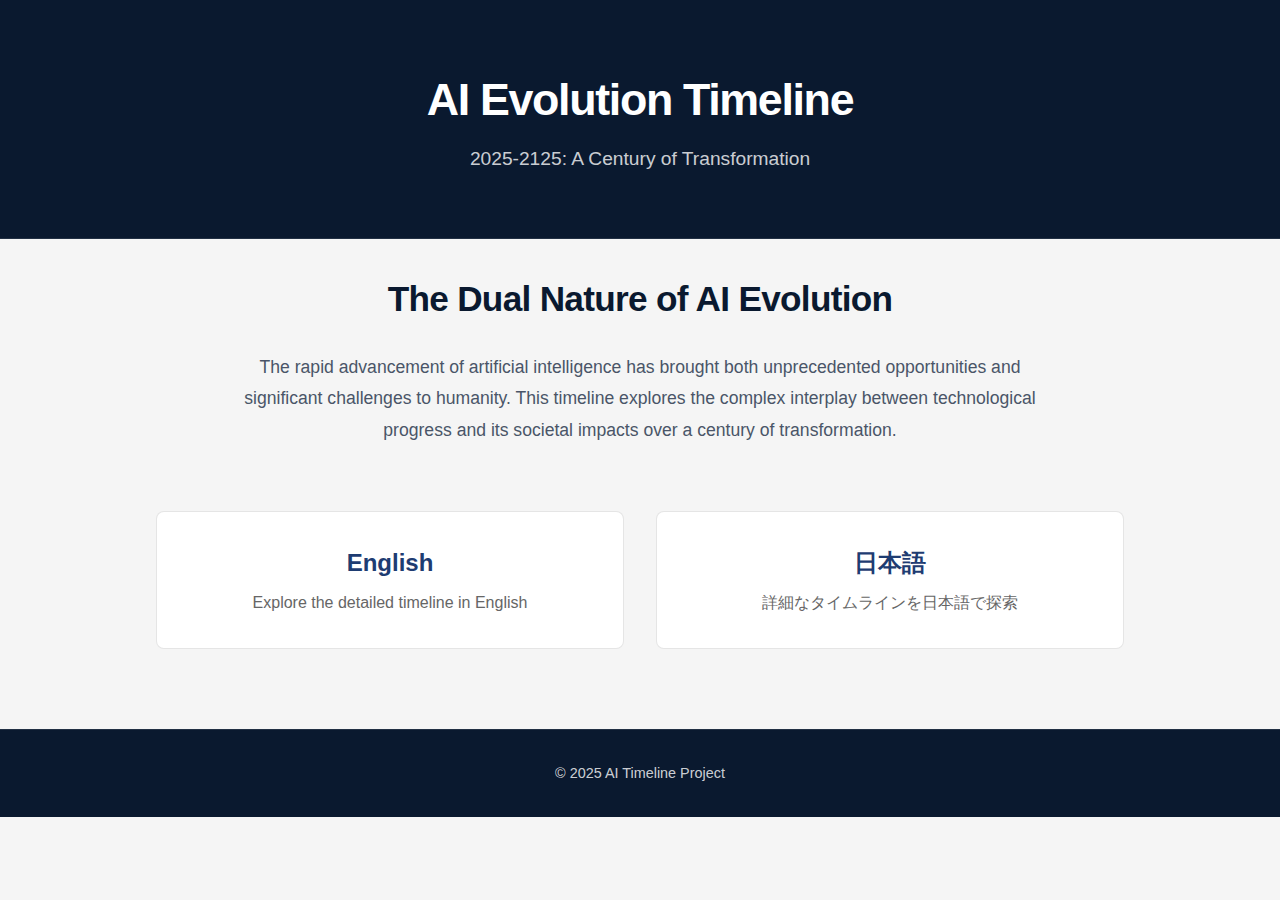
==== commit 72bc0021: "SA" ====
--- a/index.html
+++ b/index.html
@@ -21,14 +21,14 @@
     <section class="language-links">
       <div class="language-card">
         <a href="index_en.html">
-          <h3>English Version</h3>
+          <h3>English</h3>
           <p>Explore the detailed timeline in English</p>
         </a>
       </div>
       
       <div class="language-card">
         <a href="index_jp.html">
-          <h3>日本語バージョン</h3>
+          <h3>日本語</h3>
           <p>詳細なタイムラインを日本語で探索</p>
         </a>
       </div>
